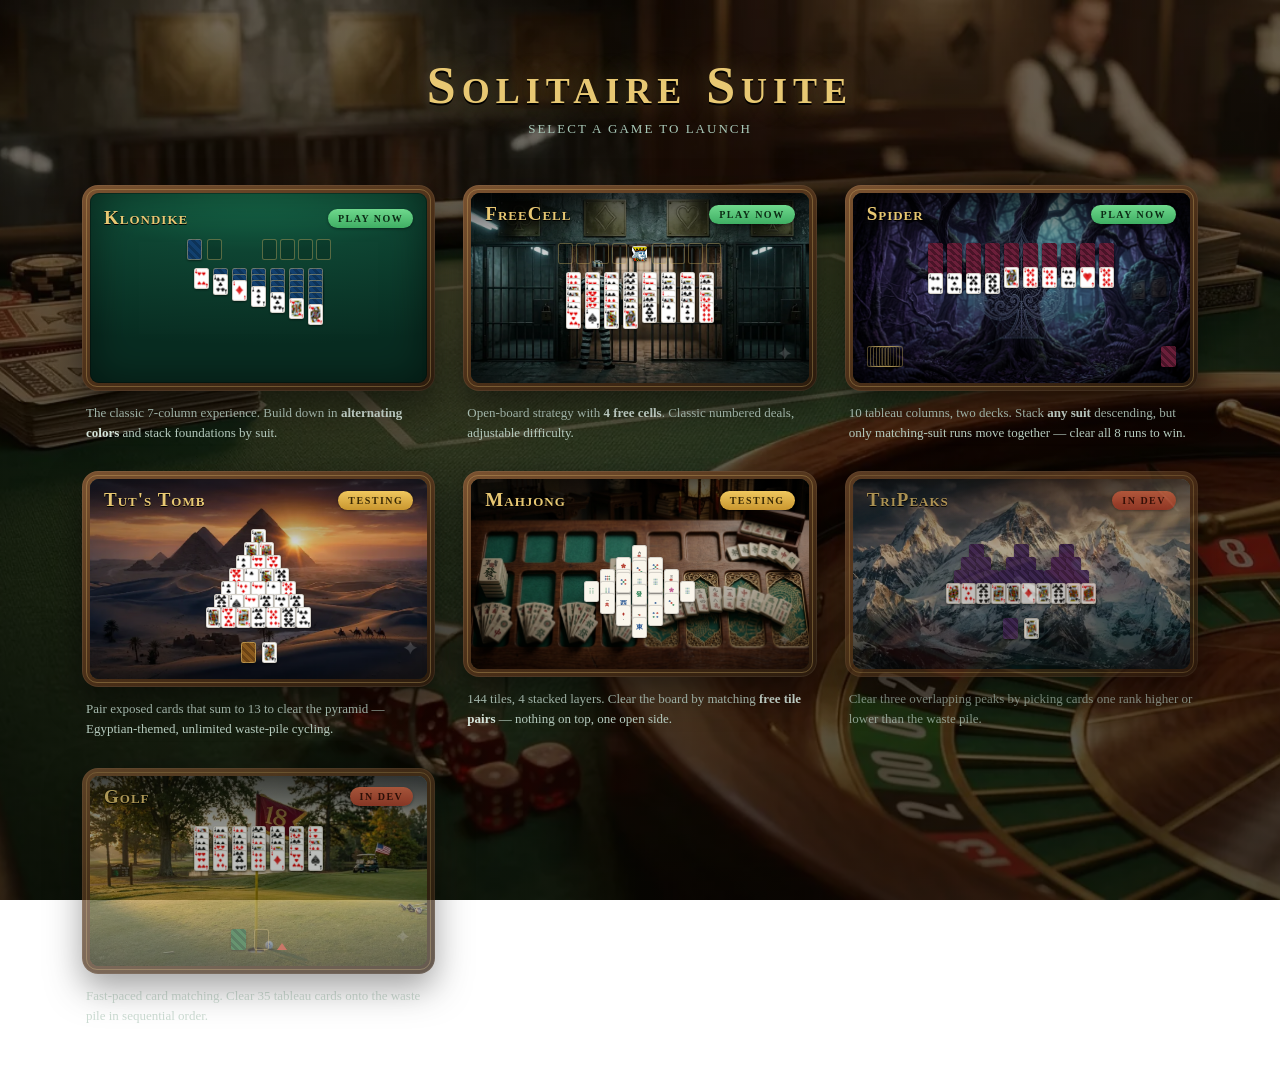
==== index.html @ 6f375db8 "Update index.html" ====
<!DOCTYPE html>
<!--
    index.html
    Written by: Johnathon Largent
    Version 5.2

   Mahjong's mini preview shape was still wrong: the 4-row taper
   (7/5/3/1 tiles per row) read as a triangular card pyramid, not an
   actual mahjong board — real mahjong layouts are diamond-shaped
   (widest in the middle, narrowing toward both the top AND bottom),
   not a triangle narrowing to one point. Replaced it with an actual
   diamond silhouette (row widths 1/3/5/7/5/3/1, vertically overlapped
   so the taller-than-wide tile art doesn't stretch the icon), plus a
   small 5-tile raised cap sitting over the center like the real
   layout's stacked middle. Still the same random-tile-art .mc.mahjong-
   face pieces from the previous pass, just arranged correctly this
   time.
-->
<!--
  Solitaire Suite hub page. Casino-table aesthetic reusing the exact
  same palette/materials as the games themselves (wood rail, felt,
  brass, ivory cards) so this genuinely feels like the front door to
  the same suite rather than a generic app-launcher grid. Each tile's
  mini "deal preview" uses small CSS shapes for layout, but face-up
  cards are filled with real (randomized on every reload) card art
  from cards/ via the script at the bottom — same assets the games
  themselves use, so nothing goes stale or needs a separate asset set.
  Card BACKS stay simple CSS stripes, one distinct color per game.
  Mahjong's mini tiles use their own .mc.mahjong-face class (a second,
  separate randomization loop at the bottom pulling from tiles/
  instead of cards/) so the two asset sets never cross.

  FreeCell + every in-dev tile also gets a real photo background from
  /images (Golf.png, TriPeaks.png, Spider.png, Pyramid.png, FreeCell.png,
  Mahjong.png) instead of hand-drawn shapes — a dark gradient scrim sits
  between the photo and the content so the title/badge/mini-board stay
  legible regardless of the photo. Klondike stays plain felt on purpose
  ("keep it as is").

  Tiles for Klondike/FreeCell/Spider link out to their real files and
  are approved/live (Play Now). Tut's Tomb and Mahjong are playable
  but still marked Testing until signed off. TriPeaks and Golf are
  marked IN DEV and stay inert (no navigation) until built.
-->
<html lang="en">
<head>
<meta charset="UTF-8">
<meta name="viewport" content="width=device-width, initial-scale=1.0">
<title>Solitaire Suite</title>
<link rel="preload" as="image" href="images/background-mobile.webp" media="(max-width: 799px)">
<link rel="preload" as="image" href="images/background.webp" media="(min-width: 800px)">
<link rel="preload" as="image" href="images/FreeCell.webp">
<link rel="preload" as="image" href="images/TriPeaks.webp">
<link rel="preload" as="image" href="images/Golf.webp">
<link rel="preload" as="image" href="images/Spider.webp">
<link rel="preload" as="image" href="images/Tut'sTomb.webp">
<link rel="preload" as="image" href="images/Mahjong.webp">
<style>
  :root{
    --felt-1:#0e4432;
    --felt-2:#082c21;
    --wood-1:#7a5230;
    --wood-2:#4a2f18;
    --wood-3:#2c1c0e;
    --brass:#c9a24b;
    --brass-light:#e8c873;
    --ivory:#faf6ec;
    --navy:#16233f;
    --burgundy:#8c1f3b;
    --panel:#0e2f24;
    --panel-line:#1c5340;
    --green-ok:#3fae63;
    --green-ok-light:#6fd98d;
    --red-dev:#b5432f;
    --red-dev-light:#e3714f;
    --gold-test:#c9962f;
    --gold-test-light:#f0c85e;
  }
  *{box-sizing:border-box;}
  html,body{
    margin:0; padding:0; min-height:100%;
    background: linear-gradient(rgba(8,5,2,.55), rgba(8,5,2,.7)), url('images/background-mobile.webp');
    background-size: cover;
    background-position: center;
    background-attachment: fixed;
    color: var(--ivory);
    font-family: Georgia, 'Iowan Old Style', 'Palatino Linotype', serif;
  }
  @media (min-width: 800px){
    html,body{
      background-image: linear-gradient(rgba(8,5,2,.55), rgba(8,5,2,.7)), url('images/background.webp');
    }
  }

  .hub-wrap{ max-width:1180px; margin:0 auto; padding: clamp(24px,5vw,56px) clamp(16px,4vw,32px) 60px; }

  .hub-header{ text-align:center; margin-bottom: clamp(28px,5vw,48px); }
  .hub-header h1{
    margin:0 0 6px; font-size: clamp(30px,6vw,52px); letter-spacing:6px;
    font-variant: small-caps; color: var(--brass-light); font-weight:700;
    text-shadow: 0 2px 0 #000, 0 0 30px rgba(232,200,115,.35);
  }
  .hub-header p{ margin:0; color:#a9c9b9; letter-spacing:2px; font-size:13px; text-transform:uppercase; }

  .game-grid{
    display:grid; gap: clamp(18px,3vw,28px);
    grid-template-columns: repeat(3, 1fr);
  }
  @media (max-width:900px){ .game-grid{ grid-template-columns: repeat(2,1fr); } }
  @media (max-width:600px){ .game-grid{ grid-template-columns: 1fr; } }

  .tile-link{ display:block; text-decoration:none; color:inherit; }
  .tile-link.disabled{ cursor:default; opacity:.72; }
  .tile-link.disabled .tile-frame{ pointer-events:none; }

  /* Wood rail + felt interior, exactly like the in-game table frame —
     the whole point is that these tiles look like tiny versions of the
     actual games, not generic app icons. */
  .tile-frame{
    border-radius: 16px;
    padding: 8px;
    background:
      linear-gradient(155deg, var(--wood-1), var(--wood-2) 55%, var(--wood-3)),
      repeating-linear-gradient(90deg, rgba(255,255,255,0.03) 0 2px, transparent 2px 7px);
    box-shadow: 0 14px 34px rgba(0,0,0,0.5), inset 0 0 0 1px rgba(255,255,255,0.06);
    position:relative;
    transition: transform .18s ease, box-shadow .18s ease;
  }
  .tile-link:hover .tile-frame{ transform: translateY(-3px); box-shadow: 0 20px 40px rgba(0,0,0,0.6), inset 0 0 0 1px rgba(255,255,255,0.08); }
  .tile-frame::before{
    content:""; position:absolute; inset:4px; border-radius:11px;
    border: 1px solid rgba(232,200,115,0.3); pointer-events:none;
  }
  .tile-felt{
    border-radius: 9px;
    background-image: radial-gradient(ellipse 140% 90% at 50% -10%, #1a7a54, var(--felt-1) 45%, var(--felt-2) 100%);
    box-shadow: inset 0 0 40px rgba(0,0,0,0.5), inset 0 0 0 1px rgba(0,0,0,0.3);
    padding: 14px 14px 16px;
    min-height: 190px;
    display:flex; flex-direction:column;
    position: relative; overflow: hidden;
  }

  /* Real photo backgrounds (in /images), one per game. Klondike stays
     plain felt on purpose ("keep it as is"). A dark gradient scrim sits
     between the photo and the content (mini-board + title) so both
     stay legible regardless of how bright/busy the photo is — see
     .tile-bg-art::after below. */
  .tile-bg-art{
    position:absolute; inset:0; z-index:0; pointer-events:none;
    background-size: cover; background-position: center;
  }
  .tile-bg-art::after{
    content:""; position:absolute; inset:0;
    background: linear-gradient(180deg, rgba(0,0,0,.55) 0%, rgba(0,0,0,.15) 35%, rgba(0,0,0,.25) 70%, rgba(0,0,0,.55) 100%);
  }
  .mini-board{ position:relative; z-index:1; }

  .art-golf{ background-image: url('images/Golf.webp'); }
  .art-tripeaks{ background-image: url('images/TriPeaks.webp'); }
  .art-spider{ background-image: url('images/Spider.webp'); }
  .art-tut{ background-image: url('images/Tut\'sTomb.webp'); }
  .art-freecell{ background-image: url('images/FreeCell.webp'); }
  .art-mahjong{ background-image: url('images/Mahjong.webp'); }

  .tile-head{ display:flex; align-items:center; justify-content:space-between; margin-bottom:10px; gap:8px; position:relative; z-index:1; }
  .tile-bg-art + .tile-head{
    margin: -14px -14px 10px; padding: 10px 14px 8px;
    background: linear-gradient(180deg, rgba(0,0,0,0.32), rgba(0,0,0,0));
  }
  .tile-head h2{
    margin:0; font-size:19px; letter-spacing:1px; font-variant:small-caps;
    color: var(--brass-light); text-shadow: 0 1px 0 #000;
  }
  .status-pill{
    font-size:10px; letter-spacing:1.5px; font-weight:700; text-transform:uppercase;
    padding:4px 10px; border-radius:20px; white-space:nowrap; flex-shrink:0;
    box-shadow: 0 1px 3px rgba(0,0,0,.4);
  }
  .status-pill.play{ background: linear-gradient(180deg, var(--green-ok-light), var(--green-ok)); color:#0b2c15; }
  .status-pill.dev{ background: linear-gradient(180deg, var(--red-dev-light), var(--red-dev)); color:#3a0f07; }
  .status-pill.testing{ background: linear-gradient(180deg, var(--gold-test-light), var(--gold-test)); color:#3a2a05; }

  .mini-board{ flex:1; display:flex; flex-direction:column; gap:8px; justify-content:center; }
  .tile-desc{
    margin: 12px 4px 0; font-size:13px; line-height:1.55; color:#b9cfc2;
  }
  .tile-desc b{ color:#d8e8de; font-weight:600; }

  /* ---- mini card building blocks, shared by every preview ---- */
  .mc{
    width:15px; height:21px; border-radius:2.5px; flex-shrink:0;
    box-shadow: 0 1px 2px rgba(0,0,0,.45);
  }
  /* Face-up minis get filled with a real (randomized each page load —
     see the script at the bottom) card image via JS; this is just the
     fallback look while that loads / if a file is missing. */
  .mc.face{ background: var(--ivory); border:1px solid rgba(0,0,0,.15); position:relative; overflow:hidden; }
  .mc.face img{ width:100%; height:100%; object-fit:cover; display:block; }
  /* Card BACKS stay simple CSS stripes (no image needed) but each game
     gets its own color, so the tiles read as distinct decks at a
     glance even before you look at the felt color. */
  .mc.back{
    background: repeating-linear-gradient(45deg, #12406f 0 3px, #0d3358 3px 6px);
    border:1px solid rgba(232,200,115,.4);
  }
  /* Mahjong's mini tiles: own class (not .mc.face) so the card-art
     loop at the bottom leaves them alone — they get their OWN
     randomization loop pulling from tiles/ instead of cards/, same
     ivory box + image containment as .mc.face otherwise. */
  .mc.mahjong-face{ background: var(--ivory); border:1px solid rgba(0,0,0,.15); position:relative; overflow:hidden; }
  .mc.mahjong-face img{ width:100%; height:100%; object-fit:contain; display:block; padding:8%; box-sizing:border-box; }
  .mc.back-freecell{ background: repeating-linear-gradient(45deg, #146b62 0 3px, #0e4a44 3px 6px); }
  .mc.back-tripeaks{ background: repeating-linear-gradient(45deg, #4a2f6b 0 3px, #351f4d 3px 6px); }
  .mc.back-golf{ background: repeating-linear-gradient(45deg, #2f6b3a 0 3px, #1f4d28 3px 6px); }
  .mc.back-spider{ background: repeating-linear-gradient(45deg, #6b1f3a 0 3px, #4a1428 3px 6px); }
  .mc.gold-back{
    background: repeating-linear-gradient(45deg, #8a5a1e 0 3px, #6b4315 3px 6px);
    border:1px solid rgba(232,200,115,.5);
  }
  .mc-slot{
    width:15px; height:21px; border-radius:2.5px;
    border:1px solid rgba(232,200,115,.35); background:rgba(0,0,0,.15);
    flex-shrink:0;
  }
  .mc-row{ display:flex; gap:4px; align-items:flex-start; }
  .mc-row.spread{ justify-content:space-between; }
  .mc-col{ display:flex; flex-direction:column; align-items:center; }
  .mc-col .mc,.mc-col .mc-slot{ margin-top:-15px; }
  .mc-col .mc:first-child,.mc-col .mc-slot:first-child{ margin-top:0; }
  .mc-cols{ display:flex; gap:4px; justify-content:center; align-items:flex-start; flex:1; }
  .mc-tiny-flag{ width:0; height:0; border-left:5px solid transparent; border-right:5px solid transparent; border-bottom:7px solid #b5432f; }
  /* FreeCell mini king's-head: same oversized-and-offset crop trick as
     the real game's #king-watcher-slot (see FreeCell.html) so this
     stays correct if the card deck is ever reskinned, rather than a
     separately-cropped image file. A fixed King of Spades, not one of
     the randomized .mc.face cards. The real game's king mirrors to
     face the cursor; a static tile has no cursor to track, so this
     just idles side to side instead as a nod to that same behavior. */
  .mini-king-slot{
    width:15px; aspect-ratio:1.0458; position:relative; overflow:hidden;
    border-radius:2px; flex-shrink:0; box-shadow: 0 1px 2px rgba(0,0,0,.45);
    animation: king-watch 6s ease-in-out infinite;
  }
  .mini-king-slot img{
    position:absolute; width:247.52%; left:-85.64%; top:-33.46%;
    display:block; pointer-events:none;
  }
  @keyframes king-watch{
    0%, 40% { transform: scaleX(1); }
    50%, 90% { transform: scaleX(-1); }
    100% { transform: scaleX(1); }
  }
  /* Precise pyramid layouts (TriPeaks, Tut's Tomb): each card's exact
     left/top is computed so every card in an upper row sits centered
     exactly between the two cards below it — real card-pyramid math,
     not eyeballed. See chat history for the exact formula. */
  .pyramid-wrap{ position:relative; width:220px; margin:0 auto; flex-shrink:0; }
  .mc-abs{ position:absolute; }
  /* .mc.face has 2 classes (specificity 0,0,2,0) vs .mc-abs's 1 class
     (0,0,1,0), so .mc.face's position:relative was winning over
     .mc-abs's position:absolute on every face-up pyramid card — no
     matter the source order — silently pulling them out of absolute
     positioning into normal flow. This 3-class rule outranks both and
     restores absolute positioning without touching any coordinates. */
  .mc.face.mc-abs{ position:absolute; }
  .mc.mahjong-face.mc-abs{ position:absolute; }
</style>
</head>
<body>

<div class="hub-wrap">
  <header class="hub-header">
    <h1>Solitaire Suite</h1>
    <p>Select a game to launch</p>
  </header>

  <div class="game-grid">

    <!-- KLONDIKE — playable -->
    <a class="tile-link" href="Klondike.html">
      <div class="tile-frame">
        <div class="tile-felt">
          <div class="tile-head"><h2>Klondike</h2><span class="status-pill play">Play Now</span></div>
          <div class="mini-board">
            <div class="mc-row" style="width:144px; margin:0 auto; justify-content:space-between; align-items:flex-end;">
              <div class="mc-row" style="gap:5px;">
                <div class="mc back"></div>
                <div class="mc-slot"></div>
              </div>
              <div class="mc-row" style="gap:3px;">
                <div class="mc-slot"></div><div class="mc-slot"></div><div class="mc-slot"></div><div class="mc-slot"></div>
              </div>
            </div>
            <div class="mc-cols">
              <div class="mc-col"><div class="mc face"></div></div>
              <div class="mc-col"><div class="mc back"></div><div class="mc face"></div></div>
              <div class="mc-col"><div class="mc back"></div><div class="mc back"></div><div class="mc face"></div></div>
              <div class="mc-col"><div class="mc back"></div><div class="mc back"></div><div class="mc back"></div><div class="mc face"></div></div>
              <div class="mc-col"><div class="mc back"></div><div class="mc back"></div><div class="mc back"></div><div class="mc back"></div><div class="mc face"></div></div>
              <div class="mc-col"><div class="mc back"></div><div class="mc back"></div><div class="mc back"></div><div class="mc back"></div><div class="mc back"></div><div class="mc face"></div></div>
              <div class="mc-col"><div class="mc back"></div><div class="mc back"></div><div class="mc back"></div><div class="mc back"></div><div class="mc back"></div><div class="mc back"></div><div class="mc face"></div></div>
            </div>
          </div>
        </div>
      </div>
      <p class="tile-desc">The classic 7-column experience. Build down in <b>alternating colors</b> and stack foundations by suit.</p>
    </a>

    <!-- FREECELL — playable -->
    <a class="tile-link" href="FreeCell.html">
      <div class="tile-frame">
        <div class="tile-felt">
          <div class="tile-bg-art art-freecell"></div>
          <div class="tile-head"><h2>FreeCell</h2><span class="status-pill play">Play Now</span></div>
          <div class="mini-board">
            <div class="mc-row" style="justify-content:center; align-items:center; gap:5px;">
              <div class="mc-row" style="gap:3px;">
                <div class="mc-slot"></div><div class="mc-slot"></div><div class="mc-slot"></div><div class="mc-slot"></div>
              </div>
              <div class="mini-king-slot"><img src="cards/king_of_spades.webp" alt="" draggable="false"></div>
              <div class="mc-row" style="gap:3px;">
                <div class="mc-slot"></div><div class="mc-slot"></div><div class="mc-slot"></div><div class="mc-slot"></div>
              </div>
            </div>
            <div class="mc-cols">
              <div class="mc-col"><div class="mc face"></div><div class="mc face"></div><div class="mc face"></div><div class="mc face"></div><div class="mc face"></div><div class="mc face"></div><div class="mc face"></div></div>
              <div class="mc-col"><div class="mc face"></div><div class="mc face"></div><div class="mc face"></div><div class="mc face"></div><div class="mc face"></div><div class="mc face"></div><div class="mc face"></div></div>
              <div class="mc-col"><div class="mc face"></div><div class="mc face"></div><div class="mc face"></div><div class="mc face"></div><div class="mc face"></div><div class="mc face"></div><div class="mc face"></div></div>
              <div class="mc-col"><div class="mc face"></div><div class="mc face"></div><div class="mc face"></div><div class="mc face"></div><div class="mc face"></div><div class="mc face"></div><div class="mc face"></div></div>
              <div class="mc-col"><div class="mc face"></div><div class="mc face"></div><div class="mc face"></div><div class="mc face"></div><div class="mc face"></div><div class="mc face"></div></div>
              <div class="mc-col"><div class="mc face"></div><div class="mc face"></div><div class="mc face"></div><div class="mc face"></div><div class="mc face"></div><div class="mc face"></div></div>
              <div class="mc-col"><div class="mc face"></div><div class="mc face"></div><div class="mc face"></div><div class="mc face"></div><div class="mc face"></div><div class="mc face"></div></div>
              <div class="mc-col"><div class="mc face"></div><div class="mc face"></div><div class="mc face"></div><div class="mc face"></div><div class="mc face"></div><div class="mc face"></div></div>
            </div>
          </div>
        </div>
      </div>
      <p class="tile-desc">Open-board strategy with <b>4 free cells</b>. Classic numbered deals, adjustable difficulty.</p>
    </a>

    <!-- SPIDER — playable -->
    <a class="tile-link" href="Spider.html">
      <div class="tile-frame">
        <div class="tile-felt">
          <div class="tile-bg-art art-spider"></div>
          <div class="tile-head"><h2>Spider</h2><span class="status-pill play">Play Now</span></div>
          <div class="mini-board">
            <div class="mc-cols">
              <div class="mc-col"><div class="mc back-spider"></div><div class="mc back-spider"></div><div class="mc back-spider"></div><div class="mc back-spider"></div><div class="mc back-spider"></div><div class="mc face"></div></div>
              <div class="mc-col"><div class="mc back-spider"></div><div class="mc back-spider"></div><div class="mc back-spider"></div><div class="mc back-spider"></div><div class="mc back-spider"></div><div class="mc face"></div></div>
              <div class="mc-col"><div class="mc back-spider"></div><div class="mc back-spider"></div><div class="mc back-spider"></div><div class="mc back-spider"></div><div class="mc back-spider"></div><div class="mc face"></div></div>
              <div class="mc-col"><div class="mc back-spider"></div><div class="mc back-spider"></div><div class="mc back-spider"></div><div class="mc back-spider"></div><div class="mc back-spider"></div><div class="mc face"></div></div>
              <div class="mc-col"><div class="mc back-spider"></div><div class="mc back-spider"></div><div class="mc back-spider"></div><div class="mc back-spider"></div><div class="mc face"></div></div>
              <div class="mc-col"><div class="mc back-spider"></div><div class="mc back-spider"></div><div class="mc back-spider"></div><div class="mc back-spider"></div><div class="mc face"></div></div>
              <div class="mc-col"><div class="mc back-spider"></div><div class="mc back-spider"></div><div class="mc back-spider"></div><div class="mc back-spider"></div><div class="mc face"></div></div>
              <div class="mc-col"><div class="mc back-spider"></div><div class="mc back-spider"></div><div class="mc back-spider"></div><div class="mc back-spider"></div><div class="mc face"></div></div>
              <div class="mc-col"><div class="mc back-spider"></div><div class="mc back-spider"></div><div class="mc back-spider"></div><div class="mc back-spider"></div><div class="mc face"></div></div>
              <div class="mc-col"><div class="mc back-spider"></div><div class="mc back-spider"></div><div class="mc back-spider"></div><div class="mc back-spider"></div><div class="mc face"></div></div>
            </div>
            <!-- Bottom row, matching the real game's layout: fanned
                 (empty) foundation slots bottom-left, draw pile
                 bottom-right — same overlap idea as Spider.html's own
                 .foundations-fan, just hand-positioned at mini scale
                 instead of computed from --card-w. -->
            <div class="mc-row" style="justify-content:space-between; align-items:flex-end; margin-top:2px;">
              <div style="position:relative; width:36px; height:21px;">
                <div class="mc-slot" style="position:absolute; left:0px;"></div>
                <div class="mc-slot" style="position:absolute; left:3px;"></div>
                <div class="mc-slot" style="position:absolute; left:6px;"></div>
                <div class="mc-slot" style="position:absolute; left:9px;"></div>
                <div class="mc-slot" style="position:absolute; left:12px;"></div>
                <div class="mc-slot" style="position:absolute; left:15px;"></div>
                <div class="mc-slot" style="position:absolute; left:18px;"></div>
                <div class="mc-slot" style="position:absolute; left:21px;"></div>
              </div>
              <div class="mc back-spider"></div>
            </div>
          </div>
        </div>
      </div>
      <p class="tile-desc">10 tableau columns, two decks. Stack <b>any suit</b> descending, but only matching-suit runs move together — clear all 8 runs to win.</p>
    </a>

    <!-- TUT'S TOMB (Pyramid) — playable -->
    <a class="tile-link" href="Tut'sTomb.html">
      <div class="tile-frame">
        <div class="tile-felt">
          <div class="tile-bg-art art-tut"></div>
          <div class="tile-head"><h2>Tut's Tomb</h2><span class="status-pill testing">Testing</span></div>
          <div class="mini-board">
            <div class="pyramid-wrap" style="height:99px;">
              <div class="mc face mc-abs" style="left:102.5px; top:0px;"></div>
              <div class="mc face mc-abs" style="left:95px; top:13px;"></div>
              <div class="mc face mc-abs" style="left:110px; top:13px;"></div>
              <div class="mc face mc-abs" style="left:87.5px; top:26px;"></div>
              <div class="mc face mc-abs" style="left:102.5px; top:26px;"></div>
              <div class="mc face mc-abs" style="left:117.5px; top:26px;"></div>
              <div class="mc face mc-abs" style="left:80px; top:39px;"></div>
              <div class="mc face mc-abs" style="left:95px; top:39px;"></div>
              <div class="mc face mc-abs" style="left:110px; top:39px;"></div>
              <div class="mc face mc-abs" style="left:125px; top:39px;"></div>
              <div class="mc face mc-abs" style="left:72.5px; top:52px;"></div>
              <div class="mc face mc-abs" style="left:87.5px; top:52px;"></div>
              <div class="mc face mc-abs" style="left:102.5px; top:52px;"></div>
              <div class="mc face mc-abs" style="left:117.5px; top:52px;"></div>
              <div class="mc face mc-abs" style="left:132.5px; top:52px;"></div>
              <div class="mc face mc-abs" style="left:65px; top:65px;"></div>
              <div class="mc face mc-abs" style="left:80px; top:65px;"></div>
              <div class="mc face mc-abs" style="left:95px; top:65px;"></div>
              <div class="mc face mc-abs" style="left:110px; top:65px;"></div>
              <div class="mc face mc-abs" style="left:125px; top:65px;"></div>
              <div class="mc face mc-abs" style="left:140px; top:65px;"></div>
              <div class="mc face mc-abs" style="left:57.5px; top:78px;"></div>
              <div class="mc face mc-abs" style="left:72.5px; top:78px;"></div>
              <div class="mc face mc-abs" style="left:87.5px; top:78px;"></div>
              <div class="mc face mc-abs" style="left:102.5px; top:78px;"></div>
              <div class="mc face mc-abs" style="left:117.5px; top:78px;"></div>
              <div class="mc face mc-abs" style="left:132.5px; top:78px;"></div>
              <div class="mc face mc-abs" style="left:147.5px; top:78px;"></div>
            </div>
            <div class="mc-row" style="justify-content:center; gap:6px; margin-top:6px;">
              <div class="mc gold-back"></div><div class="mc face"></div>
            </div>
          </div>
        </div>
      </div>
      <p class="tile-desc">Pair exposed cards that sum to 13 to clear the pyramid — Egyptian-themed, unlimited waste-pile cycling.</p>
    </a>

    <!-- MAHJONG — playable -->
    <a class="tile-link" href="Mahjong.html">
      <div class="tile-frame">
        <div class="tile-felt">
          <div class="tile-bg-art art-mahjong"></div>
          <div class="tile-head"><h2>Mahjong</h2><span class="status-pill testing">Testing</span></div>
          <div class="mini-board">
            <div class="pyramid-wrap" style="width:112px; height:93px;">
              <div class="mc mahjong-face mc-abs" style="left:48px; top:0px;"></div>
              <div class="mc mahjong-face mc-abs" style="left:32px; top:12px;"></div>
              <div class="mc mahjong-face mc-abs" style="left:48px; top:12px;"></div>
              <div class="mc mahjong-face mc-abs" style="left:64px; top:12px;"></div>
              <div class="mc mahjong-face mc-abs" style="left:16px; top:24px;"></div>
              <div class="mc mahjong-face mc-abs" style="left:32px; top:24px;"></div>
              <div class="mc mahjong-face mc-abs" style="left:48px; top:24px;"></div>
              <div class="mc mahjong-face mc-abs" style="left:64px; top:24px;"></div>
              <div class="mc mahjong-face mc-abs" style="left:80px; top:24px;"></div>
              <div class="mc mahjong-face mc-abs" style="left:0px; top:36px;"></div>
              <div class="mc mahjong-face mc-abs" style="left:16px; top:36px;"></div>
              <div class="mc mahjong-face mc-abs" style="left:32px; top:36px;"></div>
              <div class="mc mahjong-face mc-abs" style="left:48px; top:36px;"></div>
              <div class="mc mahjong-face mc-abs" style="left:64px; top:36px;"></div>
              <div class="mc mahjong-face mc-abs" style="left:80px; top:36px;"></div>
              <div class="mc mahjong-face mc-abs" style="left:96px; top:36px;"></div>
              <div class="mc mahjong-face mc-abs" style="left:16px; top:48px;"></div>
              <div class="mc mahjong-face mc-abs" style="left:32px; top:48px;"></div>
              <div class="mc mahjong-face mc-abs" style="left:48px; top:48px;"></div>
              <div class="mc mahjong-face mc-abs" style="left:64px; top:48px;"></div>
              <div class="mc mahjong-face mc-abs" style="left:80px; top:48px;"></div>
              <div class="mc mahjong-face mc-abs" style="left:32px; top:60px;"></div>
              <div class="mc mahjong-face mc-abs" style="left:48px; top:60px;"></div>
              <div class="mc mahjong-face mc-abs" style="left:64px; top:60px;"></div>
              <div class="mc mahjong-face mc-abs" style="left:48px; top:72px;"></div>
              <div class="mc mahjong-face mc-abs" style="left:48px; top:15px; z-index:5;"></div>
              <div class="mc mahjong-face mc-abs" style="left:32px; top:27px; z-index:5;"></div>
              <div class="mc mahjong-face mc-abs" style="left:48px; top:27px; z-index:5;"></div>
              <div class="mc mahjong-face mc-abs" style="left:64px; top:27px; z-index:5;"></div>
              <div class="mc mahjong-face mc-abs" style="left:48px; top:39px; z-index:5;"></div>
            </div>
          </div>
        </div>
      </div>
      <p class="tile-desc">144 tiles, 4 stacked layers. Clear the board by matching <b>free tile pairs</b> — nothing on top, one open side.</p>
    </a>

    <!-- TRIPEAKS — in dev -->
    <div class="tile-link disabled">
      <div class="tile-frame">
        <div class="tile-felt">
          <div class="tile-bg-art art-tripeaks"></div>
          <div class="tile-head"><h2>TriPeaks</h2><span class="status-pill dev">In Dev</span></div>
          <div class="mini-board">
            <div class="pyramid-wrap" style="height:60px;">
              <!-- peak 1 (left) -->
              <div class="mc back-tripeaks mc-abs" style="left:57.5px; top:0px; z-index:1;"></div>
              <div class="mc back-tripeaks mc-abs" style="left:50px; top:13px; z-index:2;"></div>
              <div class="mc back-tripeaks mc-abs" style="left:65px; top:13px; z-index:2;"></div>
              <div class="mc back-tripeaks mc-abs" style="left:42.5px; top:26px; z-index:3;"></div>
              <div class="mc back-tripeaks mc-abs" style="left:57.5px; top:26px; z-index:3;"></div>
              <div class="mc back-tripeaks mc-abs" style="left:72.5px; top:26px; z-index:3;"></div>
              <div class="mc face mc-abs" style="left:35px; top:39px; z-index:4;"></div>
              <div class="mc face mc-abs" style="left:50px; top:39px; z-index:4;"></div>
              <div class="mc face mc-abs" style="left:65px; top:39px; z-index:4;"></div>
              <div class="mc face mc-abs" style="left:80px; top:39px; z-index:4;"></div>
              <!-- peak 2 (center) — its base row shares one seam card with each neighbor -->
              <div class="mc back-tripeaks mc-abs" style="left:102.5px; top:0px; z-index:1;"></div>
              <div class="mc back-tripeaks mc-abs" style="left:95px; top:13px; z-index:2;"></div>
              <div class="mc back-tripeaks mc-abs" style="left:110px; top:13px; z-index:2;"></div>
              <div class="mc back-tripeaks mc-abs" style="left:87.5px; top:26px; z-index:3;"></div>
              <div class="mc back-tripeaks mc-abs" style="left:102.5px; top:26px; z-index:3;"></div>
              <div class="mc back-tripeaks mc-abs" style="left:117.5px; top:26px; z-index:3;"></div>
              <div class="mc face mc-abs" style="left:95px; top:39px; z-index:4;"></div>
              <div class="mc face mc-abs" style="left:110px; top:39px; z-index:4;"></div>
              <div class="mc face mc-abs" style="left:125px; top:39px; z-index:4;"></div>
              <!-- peak 3 (right) -->
              <div class="mc back-tripeaks mc-abs" style="left:147.5px; top:0px; z-index:1;"></div>
              <div class="mc back-tripeaks mc-abs" style="left:140px; top:13px; z-index:2;"></div>
              <div class="mc back-tripeaks mc-abs" style="left:155px; top:13px; z-index:2;"></div>
              <div class="mc back-tripeaks mc-abs" style="left:132.5px; top:26px; z-index:3;"></div>
              <div class="mc back-tripeaks mc-abs" style="left:147.5px; top:26px; z-index:3;"></div>
              <div class="mc back-tripeaks mc-abs" style="left:162.5px; top:26px; z-index:3;"></div>
              <div class="mc face mc-abs" style="left:140px; top:39px; z-index:4;"></div>
              <div class="mc face mc-abs" style="left:155px; top:39px; z-index:4;"></div>
              <div class="mc face mc-abs" style="left:170px; top:39px; z-index:4;"></div>
            </div>
            <div class="mc-row" style="justify-content:center; gap:6px; margin-top:6px;">
              <div class="mc back-tripeaks"></div><div class="mc face"></div>
            </div>
          </div>
        </div>
      </div>
      <p class="tile-desc">Clear three overlapping peaks by picking cards one rank higher or lower than the waste pile.</p>
    </div>

    <!-- GOLF — in dev -->
    <div class="tile-link disabled">
      <div class="tile-frame">
        <div class="tile-felt">
          <div class="tile-bg-art art-golf"></div>
          <div class="tile-head"><h2>Golf</h2><span class="status-pill dev">In Dev</span></div>
          <div class="mini-board">
            <div class="mc-cols">
              <div class="mc-col"><div class="mc face"></div><div class="mc face"></div><div class="mc face"></div><div class="mc face"></div><div class="mc face"></div></div>
              <div class="mc-col"><div class="mc face"></div><div class="mc face"></div><div class="mc face"></div><div class="mc face"></div><div class="mc face"></div></div>
              <div class="mc-col"><div class="mc face"></div><div class="mc face"></div><div class="mc face"></div><div class="mc face"></div><div class="mc face"></div></div>
              <div class="mc-col"><div class="mc face"></div><div class="mc face"></div><div class="mc face"></div><div class="mc face"></div><div class="mc face"></div></div>
              <div class="mc-col"><div class="mc face"></div><div class="mc face"></div><div class="mc face"></div><div class="mc face"></div><div class="mc face"></div></div>
              <div class="mc-col"><div class="mc face"></div><div class="mc face"></div><div class="mc face"></div><div class="mc face"></div><div class="mc face"></div></div>
              <div class="mc-col"><div class="mc face"></div><div class="mc face"></div><div class="mc face"></div><div class="mc face"></div><div class="mc face"></div></div>
            </div>
            <div class="mc-row" style="justify-content:center; align-items:flex-end; gap:8px; margin-top:6px;">
              <div class="mc back-golf"></div><div class="mc-slot"></div>
              <div class="mc-tiny-flag"></div>
            </div>
          </div>
        </div>
      </div>
      <p class="tile-desc">Fast-paced card matching. Clear 35 tableau cards onto the waste pile in sequential order.</p>
    </div>

    
  </div>
</div>

<script>
// Fills every face-up mini card in every deal preview with a real card
// image, randomized fresh on each page load — uses the exact same
// cards/ folder and filename convention as the games themselves, so
// there's no separate asset set to keep in sync. Falls back to the
// plain ivory box (already the default look of .mc.face) if a file is
// missing, so a bad path just looks slightly plain rather than broken.
(function(){
  const RANKS = ['ace','2','3','4','5','6','7','8','9','10','jack','queen','king'];
  const SUITS = ['spades','hearts','diamonds','clubs'];
  function randomCardFile(){
    const r = RANKS[Math.floor(Math.random()*RANKS.length)];
    const s = SUITS[Math.floor(Math.random()*SUITS.length)];
    return 'cards/'+r+'_of_'+s+'.webp';
  }
  document.querySelectorAll('.mc.face').forEach(el=>{
    const img = document.createElement('img');
    img.src = randomCardFile();
    img.alt = '';
    img.draggable = false;
    img.addEventListener('error', ()=> img.remove(), { once:true });
    el.appendChild(img);
  });
})();

// Same idea, second pass, for Mahjong's mini tiles: fills every
// .mc.mahjong-face with a real tile-face image randomized fresh on
// each reload, pulling from tiles/ (the same 42 SVGs Mahjong.html
// itself uses — 9 Dots, 9 Bamboo, 9 Characters, 4 Winds, 3 Dragons,
// 4 Flowers, 4 Seasons) instead of cards/. Kept as its own loop/class
// rather than folding into .mc.face so the two asset sets never cross.
(function(){
  const MAHJONG_KINDS = [
    'dot_1','dot_2','dot_3','dot_4','dot_5','dot_6','dot_7','dot_8','dot_9',
    'bam_1','bam_2','bam_3','bam_4','bam_5','bam_6','bam_7','bam_8','bam_9',
    'char_1','char_2','char_3','char_4','char_5','char_6','char_7','char_8','char_9',
    'wind_E','wind_S','wind_W','wind_N',
    'dragon_red','dragon_green','dragon_white',
    'flower_1','flower_2','flower_3','flower_4',
    'season_1','season_2','season_3','season_4'
  ];
  function randomTileFile(){
    const k = MAHJONG_KINDS[Math.floor(Math.random()*MAHJONG_KINDS.length)];
    return 'tiles/'+k+'.svg';
  }
  document.querySelectorAll('.mc.mahjong-face').forEach(el=>{
    const img = document.createElement('img');
    img.src = randomTileFile();
    img.alt = '';
    img.draggable = false;
    img.addEventListener('error', ()=> img.remove(), { once:true });
    el.appendChild(img);
  });
})();
</script>
</body>
</html>
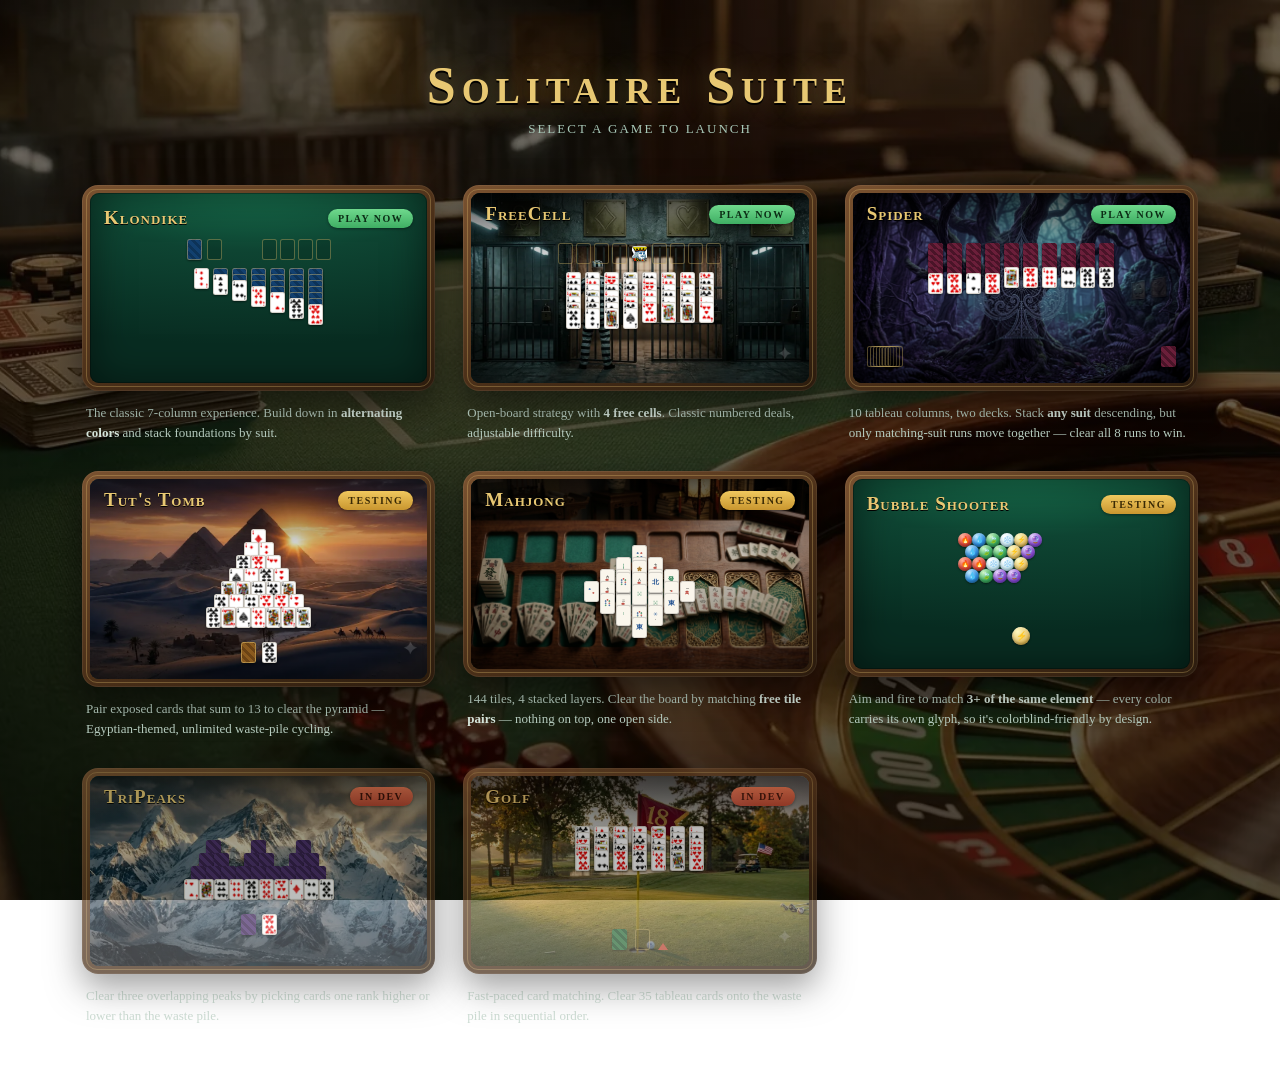
==== commit f1f0e80a: "Add Bubble Shooter game and update version to 6.0 Updated version to 6.0 and added Bubble Shooter ga" ====
--- a/index.html
+++ b/index.html
@@ -2,19 +2,17 @@
 <!--
     index.html
     Written by: Johnathon Largent
-    Version 5.2
-
-   Mahjong's mini preview shape was still wrong: the 4-row taper
-   (7/5/3/1 tiles per row) read as a triangular card pyramid, not an
-   actual mahjong board — real mahjong layouts are diamond-shaped
-   (widest in the middle, narrowing toward both the top AND bottom),
-   not a triangle narrowing to one point. Replaced it with an actual
-   diamond silhouette (row widths 1/3/5/7/5/3/1, vertically overlapped
-   so the taller-than-wide tile art doesn't stretch the icon), plus a
-   small 5-tile raised cap sitting over the center like the real
-   layout's stacked middle. Still the same random-tile-art .mc.mahjong-
-   face pieces from the previous pass, just arranged correctly this
-   time.
+    Version 6.0
+
+   New tile: Bubble Shooter, linking to BubbleShooter.html. Its mini
+   preview is a small hex-offset grid of round .mc-bubble dots (its
+   own class, not .mc — bubbles are round, not card-shaped) colored
+   and glyphed to match the real game's 6-element palette, plus a
+   single larger "shooter" bubble underneath, the same way Klondike's
+   stock/foundation row hints at that game's real layout. No photo
+   background yet (stays plain felt, like Klondike, until dedicated
+   art exists), so no new preload link was needed. Game count is now
+   6, so this file's own major version follows suit.
 -->
 <!--
   Solitaire Suite hub page. Casino-table aesthetic reusing the exact
@@ -28,19 +26,22 @@
   Card BACKS stay simple CSS stripes, one distinct color per game.
   Mahjong's mini tiles use their own .mc.mahjong-face class (a second,
   separate randomization loop at the bottom pulling from tiles/
-  instead of cards/) so the two asset sets never cross.
+  instead of cards/) so the two asset sets never cross. Bubble
+  Shooter's mini tiles use their own .mc-bubble class for the same
+  reason — round, glyphed, colored per-element, nothing to randomize.
 
   FreeCell + every in-dev tile also gets a real photo background from
   /images (Golf.png, TriPeaks.png, Spider.png, Pyramid.png, FreeCell.png,
   Mahjong.png) instead of hand-drawn shapes — a dark gradient scrim sits
   between the photo and the content so the title/badge/mini-board stay
-  legible regardless of the photo. Klondike stays plain felt on purpose
-  ("keep it as is").
+  legible regardless of the photo. Klondike and Bubble Shooter stay
+  plain felt on purpose (Klondike: "keep it as is"; Bubble Shooter: no
+  dedicated photo asset yet).
 
   Tiles for Klondike/FreeCell/Spider link out to their real files and
-  are approved/live (Play Now). Tut's Tomb and Mahjong are playable
-  but still marked Testing until signed off. TriPeaks and Golf are
-  marked IN DEV and stay inert (no navigation) until built.
+  are approved/live (Play Now). Tut's Tomb, Mahjong, and Bubble Shooter
+  are playable but still marked Testing until signed off. TriPeaks and
+  Golf are marked IN DEV and stay inert (no navigation) until built.
 -->
 <html lang="en">
 <head>
@@ -265,6 +266,25 @@
      restores absolute positioning without touching any coordinates. */
   .mc.face.mc-abs{ position:absolute; }
   .mc.mahjong-face.mc-abs{ position:absolute; }
+
+  /* Bubble Shooter's mini tiles: round, not card-shaped, so their own
+     class rather than reusing .mc — same 6-element color+glyph pairing
+     as the real game (BubbleShooter.html's COLORS array), just static
+     since there's nothing to randomize per reload the way card art is. */
+  .mc-bubble{
+    width:14px; height:14px; border-radius:50%; flex-shrink:0;
+    display:flex; align-items:center; justify-content:center;
+    font-size:7px; line-height:1;
+    box-shadow: 0 1px 2px rgba(0,0,0,.45), inset 0 -2px 3px rgba(0,0,0,.25), inset 0 1px 2px rgba(255,255,255,.3);
+  }
+  .mc-bubble.mc-abs{ position:absolute; }
+  .mc-bubble.mc-bubble-lg{ width:18px; height:18px; font-size:9px; }
+  .mc-bubble[data-color="fire"] { background: radial-gradient(circle at 32% 26%, #ffb199, #e0483a 55%, #a12a1c 100%); }
+  .mc-bubble[data-color="water"]{ background: radial-gradient(circle at 32% 26%, #bfe9ff, #2f8fe0 55%, #145a96 100%); }
+  .mc-bubble[data-color="leaf"] { background: radial-gradient(circle at 32% 26%, #cdf7c4, #3fae63 55%, #1f7a34 100%); }
+  .mc-bubble[data-color="ice"]  { background: radial-gradient(circle at 32% 26%, #ffffff, #cfeef8 55%, #93c9db 100%); }
+  .mc-bubble[data-color="bolt"] { background: radial-gradient(circle at 32% 26%, #fffac0, #e8c873 55%, #b3860f 100%); }
+  .mc-bubble[data-color="void"] { background: radial-gradient(circle at 32% 26%, #e9d6ff, #8a4fd1 55%, #5b21b6 100%); }
 </style>
 </head>
 <body>
@@ -471,6 +491,46 @@
         </div>
       </div>
       <p class="tile-desc">144 tiles, 4 stacked layers. Clear the board by matching <b>free tile pairs</b> — nothing on top, one open side.</p>
+    </a>
+
+    <!-- BUBBLE SHOOTER — playable -->
+    <a class="tile-link" href="BubbleShooter.html">
+      <div class="tile-frame">
+        <div class="tile-felt">
+          <div class="tile-head"><h2>Bubble Shooter</h2><span class="status-pill testing">Testing</span></div>
+          <div class="mini-board">
+            <div class="pyramid-wrap" style="width:126px; height:78px;">
+              <div class="mc-bubble mc-abs" data-color="fire"  style="left:0px;  top:0px;">&#128293;</div>
+              <div class="mc-bubble mc-abs" data-color="water" style="left:14px; top:0px;">&#128167;</div>
+              <div class="mc-bubble mc-abs" data-color="leaf"  style="left:28px; top:0px;">&#127811;</div>
+              <div class="mc-bubble mc-abs" data-color="ice"   style="left:42px; top:0px;">&#10052;&#65039;</div>
+              <div class="mc-bubble mc-abs" data-color="bolt"  style="left:56px; top:0px;">&#9889;</div>
+              <div class="mc-bubble mc-abs" data-color="void"  style="left:70px; top:0px;">&#128302;</div>
+
+              <div class="mc-bubble mc-abs" data-color="water" style="left:7px;  top:12px;">&#128167;</div>
+              <div class="mc-bubble mc-abs" data-color="leaf"  style="left:21px; top:12px;">&#127811;</div>
+              <div class="mc-bubble mc-abs" data-color="leaf"  style="left:35px; top:12px;">&#127811;</div>
+              <div class="mc-bubble mc-abs" data-color="bolt"  style="left:49px; top:12px;">&#9889;</div>
+              <div class="mc-bubble mc-abs" data-color="void"  style="left:63px; top:12px;">&#128302;</div>
+
+              <div class="mc-bubble mc-abs" data-color="fire"  style="left:0px;  top:24px;">&#128293;</div>
+              <div class="mc-bubble mc-abs" data-color="fire"  style="left:14px; top:24px;">&#128293;</div>
+              <div class="mc-bubble mc-abs" data-color="ice"   style="left:28px; top:24px;">&#10052;&#65039;</div>
+              <div class="mc-bubble mc-abs" data-color="ice"   style="left:42px; top:24px;">&#10052;&#65039;</div>
+              <div class="mc-bubble mc-abs" data-color="bolt"  style="left:56px; top:24px;">&#9889;</div>
+
+              <div class="mc-bubble mc-abs" data-color="water" style="left:7px;  top:36px;">&#128167;</div>
+              <div class="mc-bubble mc-abs" data-color="leaf"  style="left:21px; top:36px;">&#127811;</div>
+              <div class="mc-bubble mc-abs" data-color="void"  style="left:35px; top:36px;">&#128302;</div>
+              <div class="mc-bubble mc-abs" data-color="void"  style="left:49px; top:36px;">&#128302;</div>
+            </div>
+            <div class="mc-row" style="justify-content:center; gap:8px; margin-top:8px;">
+              <div class="mc-bubble mc-bubble-lg" data-color="bolt">&#9889;</div>
+            </div>
+          </div>
+        </div>
+      </div>
+      <p class="tile-desc">Aim and fire to match <b>3+ of the same element</b> — every color carries its own glyph, so it's colorblind-friendly by design.</p>
     </a>
 
     <!-- TRIPEAKS — in dev -->
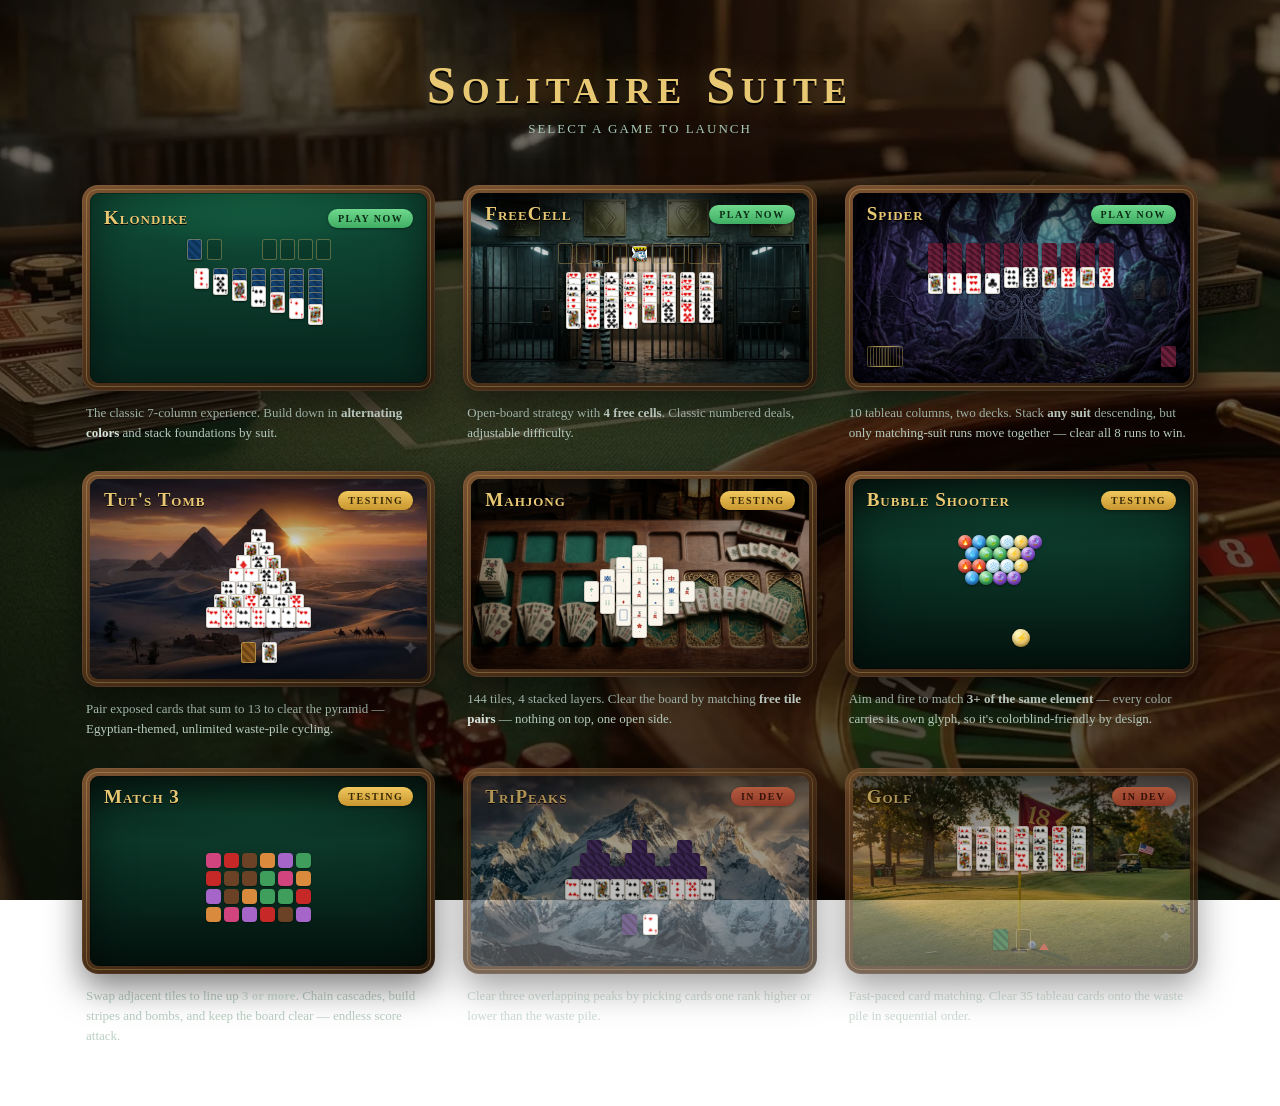
==== commit f54ba497: "Add Match 3 tile and update background support Added a new tile for Match 3 and pre-wired background" ====
--- a/index.html
+++ b/index.html
@@ -2,17 +2,22 @@
 <!--
     index.html
     Written by: Johnathon Largent
-    Version 6.0
-
-   New tile: Bubble Shooter, linking to BubbleShooter.html. Its mini
-   preview is a small hex-offset grid of round .mc-bubble dots (its
-   own class, not .mc — bubbles are round, not card-shaped) colored
-   and glyphed to match the real game's 6-element palette, plus a
-   single larger "shooter" bubble underneath, the same way Klondike's
-   stock/foundation row hints at that game's real layout. No photo
-   background yet (stays plain felt, like Klondike, until dedicated
-   art exists), so no new preload link was needed. Game count is now
-   6, so this file's own major version follows suit.
+    Version 6.1
+
+   Added a tile for Match 3 (Match3.html), inserted after Bubble
+   Shooter and marked Testing like the other newly-built-but-not-yet-
+   signed-off games — its mini preview is a small grid of plain
+   colored squares (.mc-m3-*), matching its own tile-grid look rather
+   than reusing card or bubble minis.
+
+   Also pre-wired background-photo support for BOTH Match 3 and Bubble
+   Shooter, same convention as every other non-Klondike game: a
+   preload link + .tile-bg-art art-<game> div + .art-<game>{
+   background-image: url('images/<GameName>.webp'); } rule, pointing
+   at images/Match3.webp and images/BubbleShooter.webp respectively.
+   Neither file exists yet — same as TriPeaks/Golf before their art
+   landed, this is harmless until it does, and the tile just needs the
+   image dropped in at that path once it's ready, no other change.
 -->
 <!--
   Solitaire Suite hub page. Casino-table aesthetic reusing the exact
@@ -29,19 +34,23 @@
   instead of cards/) so the two asset sets never cross. Bubble
   Shooter's mini tiles use their own .mc-bubble class for the same
   reason — round, glyphed, colored per-element, nothing to randomize.
-
-  FreeCell + every in-dev tile also gets a real photo background from
-  /images (Golf.png, TriPeaks.png, Spider.png, Pyramid.png, FreeCell.png,
-  Mahjong.png) instead of hand-drawn shapes — a dark gradient scrim sits
-  between the photo and the content so the title/badge/mini-board stay
-  legible regardless of the photo. Klondike and Bubble Shooter stay
-  plain felt on purpose (Klondike: "keep it as is"; Bubble Shooter: no
-  dedicated photo asset yet).
+  Match 3's mini preview uses its own .mc-m3-* class — plain colored
+  squares, nothing to randomize either.
+
+  Every tile except Klondike gets a real photo background from /images
+  (GameName.webp) — a dark gradient scrim sits between the photo and
+  the content so the title/badge/mini-board stay legible regardless of
+  the photo. Klondike stays plain felt on purpose ("keep it as is").
+  Match 3 and Bubble Shooter are wired the same way as every other
+  game but have no photo asset yet, so they render as plain felt until
+  one is dropped in at the matching images/ path — see this file's own
+  changelog above.
 
   Tiles for Klondike/FreeCell/Spider link out to their real files and
-  are approved/live (Play Now). Tut's Tomb, Mahjong, and Bubble Shooter
-  are playable but still marked Testing until signed off. TriPeaks and
-  Golf are marked IN DEV and stay inert (no navigation) until built.
+  are approved/live (Play Now). Tut's Tomb, Mahjong, Bubble Shooter,
+  and Match 3 are playable but still marked Testing until signed off.
+  TriPeaks and Golf are marked IN DEV and stay inert (no navigation)
+  until built.
 -->
 <html lang="en">
 <head>
@@ -56,6 +65,8 @@
 <link rel="preload" as="image" href="images/Spider.webp">
 <link rel="preload" as="image" href="images/Tut'sTomb.webp">
 <link rel="preload" as="image" href="images/Mahjong.webp">
+<link rel="preload" as="image" href="images/BubbleShooter.webp">
+<link rel="preload" as="image" href="images/Match3.webp">
 <style>
   :root{
     --felt-1:#0e4432;
@@ -163,6 +174,8 @@
   .art-tut{ background-image: url('images/Tut\'sTomb.webp'); }
   .art-freecell{ background-image: url('images/FreeCell.webp'); }
   .art-mahjong{ background-image: url('images/Mahjong.webp'); }
+  .art-bubbleshooter{ background-image: url('images/BubbleShooter.webp'); }
+  .art-match3{ background-image: url('images/Match3.webp'); }
 
   .tile-head{ display:flex; align-items:center; justify-content:space-between; margin-bottom:10px; gap:8px; position:relative; z-index:1; }
   .tile-bg-art + .tile-head{
@@ -285,6 +298,15 @@
   .mc-bubble[data-color="ice"]  { background: radial-gradient(circle at 32% 26%, #ffffff, #cfeef8 55%, #93c9db 100%); }
   .mc-bubble[data-color="bolt"] { background: radial-gradient(circle at 32% 26%, #fffac0, #e8c873 55%, #b3860f 100%); }
   .mc-bubble[data-color="void"] { background: radial-gradient(circle at 32% 26%, #e9d6ff, #8a4fd1 55%, #5b21b6 100%); }
+
+  /* Match 3 mini preview: a small grid of plain colored squares (its
+     default Candies theme colors) — there's no card/bubble art to
+     reuse here, so this is its own tiny building block. */
+  .mc-m3-grid{
+    display:grid; grid-template-columns: repeat(6, 15px); grid-template-rows: repeat(4, 15px);
+    gap:3px; justify-content:center; margin:0 auto;
+  }
+  .mc-m3-tile{ width:15px; height:15px; border-radius:4px; box-shadow: 0 1px 2px rgba(0,0,0,.45); }
 </style>
 </head>
 <body>
@@ -497,6 +519,7 @@
     <a class="tile-link" href="BubbleShooter.html">
       <div class="tile-frame">
         <div class="tile-felt">
+          <div class="tile-bg-art art-bubbleshooter"></div>
           <div class="tile-head"><h2>Bubble Shooter</h2><span class="status-pill testing">Testing</span></div>
           <div class="mini-board">
             <div class="pyramid-wrap" style="width:126px; height:78px;">
@@ -531,6 +554,48 @@
         </div>
       </div>
       <p class="tile-desc">Aim and fire to match <b>3+ of the same element</b> — every color carries its own glyph, so it's colorblind-friendly by design.</p>
+    </a>
+
+    <!-- MATCH 3 — playable -->
+    <a class="tile-link" href="Match3.html">
+      <div class="tile-frame">
+        <div class="tile-felt">
+          <div class="tile-bg-art art-match3"></div>
+          <div class="tile-head"><h2>Match 3</h2><span class="status-pill testing">Testing</span></div>
+          <div class="mini-board">
+            <div class="mc-m3-grid">
+              <div class="mc-m3-tile" style="background:#d1447e;"></div>
+              <div class="mc-m3-tile" style="background:#c62828;"></div>
+              <div class="mc-m3-tile" style="background:#6b4226;"></div>
+              <div class="mc-m3-tile" style="background:#d98a3d;"></div>
+              <div class="mc-m3-tile" style="background:#a565c9;"></div>
+              <div class="mc-m3-tile" style="background:#3f9e5c;"></div>
+
+              <div class="mc-m3-tile" style="background:#c62828;"></div>
+              <div class="mc-m3-tile" style="background:#6b4226;"></div>
+              <div class="mc-m3-tile" style="background:#6b4226;"></div>
+              <div class="mc-m3-tile" style="background:#3f9e5c;"></div>
+              <div class="mc-m3-tile" style="background:#d1447e;"></div>
+              <div class="mc-m3-tile" style="background:#d98a3d;"></div>
+
+              <div class="mc-m3-tile" style="background:#a565c9;"></div>
+              <div class="mc-m3-tile" style="background:#6b4226;"></div>
+              <div class="mc-m3-tile" style="background:#d98a3d;"></div>
+              <div class="mc-m3-tile" style="background:#3f9e5c;"></div>
+              <div class="mc-m3-tile" style="background:#3f9e5c;"></div>
+              <div class="mc-m3-tile" style="background:#c62828;"></div>
+
+              <div class="mc-m3-tile" style="background:#d98a3d;"></div>
+              <div class="mc-m3-tile" style="background:#d1447e;"></div>
+              <div class="mc-m3-tile" style="background:#a565c9;"></div>
+              <div class="mc-m3-tile" style="background:#c62828;"></div>
+              <div class="mc-m3-tile" style="background:#6b4226;"></div>
+              <div class="mc-m3-tile" style="background:#a565c9;"></div>
+            </div>
+          </div>
+        </div>
+      </div>
+      <p class="tile-desc">Swap adjacent tiles to line up <b>3 or more</b>. Chain cascades, build stripes and bombs, and keep the board clear — endless score attack.</p>
     </a>
 
     <!-- TRIPEAKS — in dev -->
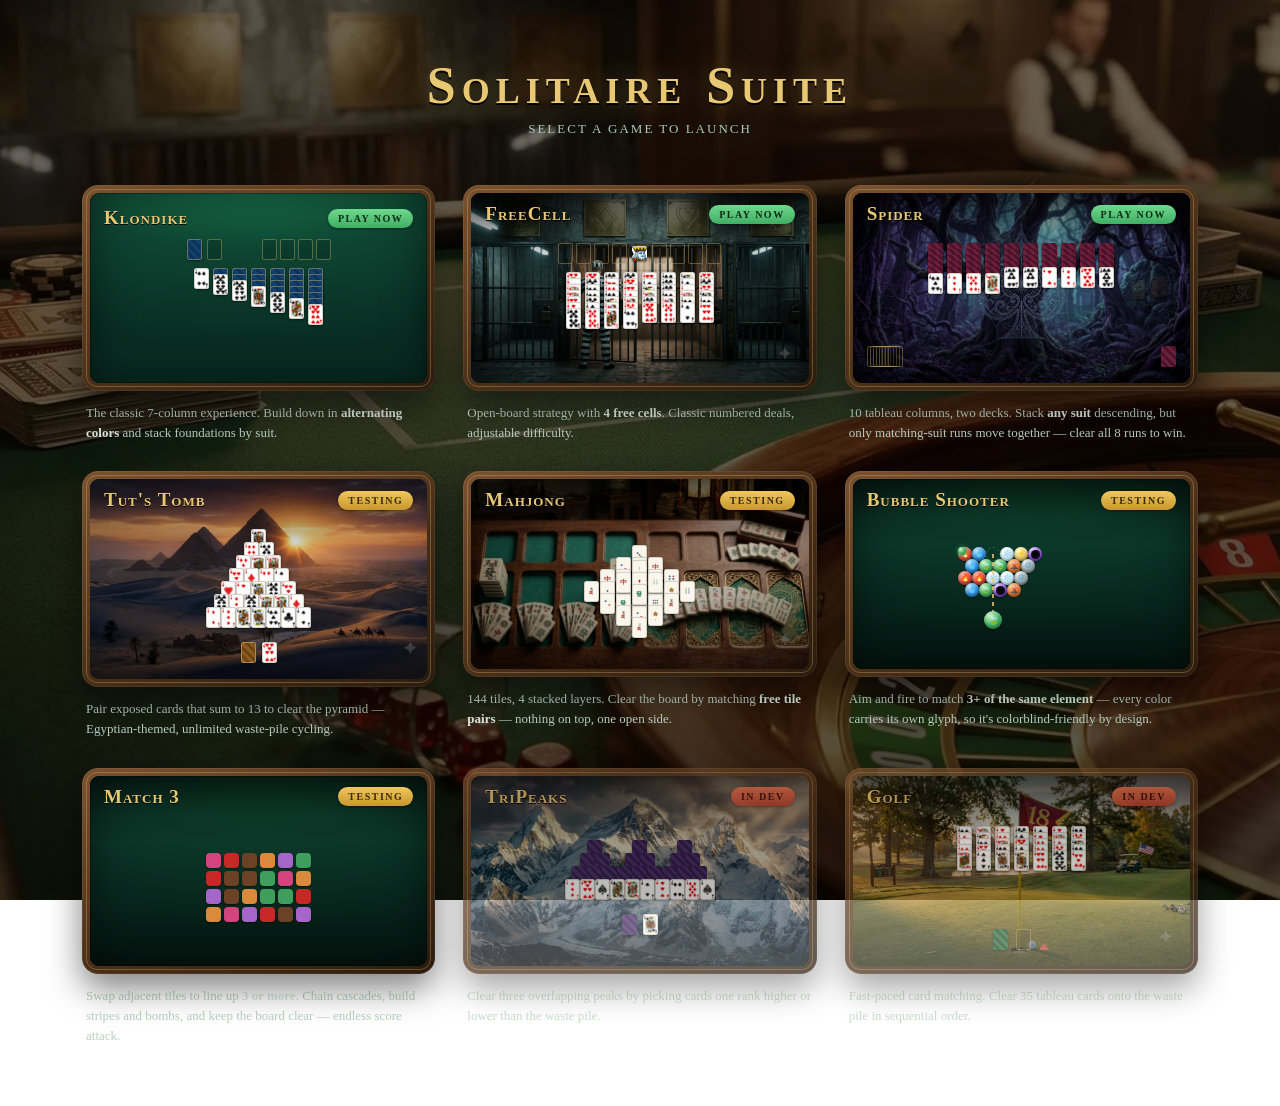
==== commit ee670d69: "Enhance Bubble Shooter and Match 3 previews Updated version to 6.2 and added new features for Bubble" ====
--- a/index.html
+++ b/index.html
@@ -2,22 +2,20 @@
 <!--
     index.html
     Written by: Johnathon Largent
-    Version 6.1
-
-   Added a tile for Match 3 (Match3.html), inserted after Bubble
-   Shooter and marked Testing like the other newly-built-but-not-yet-
-   signed-off games — its mini preview is a small grid of plain
-   colored squares (.mc-m3-*), matching its own tile-grid look rather
-   than reusing card or bubble minis.
-
-   Also pre-wired background-photo support for BOTH Match 3 and Bubble
-   Shooter, same convention as every other non-Klondike game: a
-   preload link + .tile-bg-art art-<game> div + .art-<game>{
-   background-image: url('images/<GameName>.webp'); } rule, pointing
-   at images/Match3.webp and images/BubbleShooter.webp respectively.
-   Neither file exists yet — same as TriPeaks/Golf before their art
-   landed, this is harmless until it does, and the tile just needs the
-   image dropped in at that path once it's ready, no other change.
+    Version 6.2
+
+   Bubble Shooter's mini preview now aims at an actual move instead of
+   just sitting there: the dashed target ring at the top is a real
+   empty hex slot adjacent to the two Leaf bubbles below it (its
+   x-center sits exactly between theirs), a dashed line runs from a
+   Leaf shooter bubble straight up to it, and a small dot loops along
+   that line on a 2.6s cycle, landing on the ring right as it flashes
+   — a repeating "here's the shot, here's where it lands" demo, not a
+   generic sweep. Also brought the preview's palette up to date with
+   the real game: added Steel and Magma (.mc-bubble[data-color] rules)
+   and swapped void's emoji for the same hand-drawn .mc-void-glyph
+   swirl BubbleShooter.html now uses, so the crystal-ball look doesn't
+   show up here either.
 -->
 <!--
   Solitaire Suite hub page. Casino-table aesthetic reusing the exact
@@ -298,6 +296,59 @@
   .mc-bubble[data-color="ice"]  { background: radial-gradient(circle at 32% 26%, #ffffff, #cfeef8 55%, #93c9db 100%); }
   .mc-bubble[data-color="bolt"] { background: radial-gradient(circle at 32% 26%, #fffac0, #e8c873 55%, #b3860f 100%); }
   .mc-bubble[data-color="void"] { background: radial-gradient(circle at 32% 26%, #e9d6ff, #8a4fd1 55%, #5b21b6 100%); }
+  .mc-bubble[data-color="steel"]{ background: radial-gradient(circle at 32% 26%, #eef2f4, #9aa7ad 55%, #5c6469 100%); }
+  .mc-bubble[data-color="magma"]{ background: radial-gradient(circle at 32% 26%, #ffcf94, #e0722f 55%, #9c3d10 100%); }
+  /* Void's mini glyph matches the real game's: a drawn swirl instead
+     of the crystal-ball-reading emoji — see BubbleShooter.html's own
+     .void-glyph for the full explanation. */
+  .mc-void-glyph{
+    width:62%; height:62%; border-radius:50%; position:relative; overflow:hidden;
+    background: radial-gradient(circle at 50% 50%, #000000 0%, #060409 32%, #1c1030 58%, #3a2a55 82%, rgba(58,42,85,0) 100%);
+    box-shadow: inset 0 0 4px rgba(0,0,0,.9);
+  }
+  .mc-void-glyph::before{
+    content:""; position:absolute; inset:0; border-radius:50%;
+    background: conic-gradient(from 0deg, rgba(255,255,255,.2), rgba(255,255,255,0) 26%, rgba(255,255,255,.14) 55%, rgba(255,255,255,0) 100%);
+    animation: mcVoidSwirl 5s linear infinite;
+    mix-blend-mode: overlay;
+  }
+  @keyframes mcVoidSwirl{ to{ transform: rotate(360deg); } }
+
+  /* Bubble Shooter's preview aims at an actual match: two Leaf
+     bubbles sit adjacent in the grid, and the empty slot that would
+     complete them is marked with a dashed ring — the dashed line
+     below is a static aim guide pointing straight at it, and the
+     small dot repeats the "shot" traveling up that line on a loop,
+     landing right as the target ring flashes. Not just decorative
+     motion — it's the same shape a real shot at that gap would take. */
+  .mc-target{
+    background:transparent !important;
+    border: 1.5px dashed rgba(63,174,99,0.75);
+    box-shadow:none; opacity:0.55;
+    animation: mcTargetPulse 2.6s ease-in-out infinite;
+  }
+  @keyframes mcTargetPulse{
+    0%, 68%{ opacity:.4; transform:scale(1); }
+    85%{ opacity:1; transform:scale(1.16); }
+    100%{ opacity:.4; transform:scale(1); }
+  }
+  .mc-aim-line{
+    position:absolute; width:2px;
+    background: repeating-linear-gradient(180deg, rgba(232,200,115,0.8) 0 4px, transparent 4px 8px);
+    pointer-events:none;
+  }
+  .mc-shot{
+    position:absolute; width:8px; height:8px; border-radius:50%; left:0; top:0;
+    background: radial-gradient(circle at 32% 26%, #cdf7c4, #3fae63 55%, #1f7a34 100%);
+    box-shadow: 0 0 4px rgba(63,174,99,.85);
+    animation: mcShotTravel 2.6s ease-in-out infinite;
+  }
+  @keyframes mcShotTravel{
+    0%{ transform: translate(35px,73px); opacity:0; }
+    10%{ opacity:1; }
+    82%{ transform: translate(35px,7px); opacity:1; }
+    100%{ transform: translate(35px,7px); opacity:0; }
+  }
 
   /* Match 3 mini preview: a small grid of plain colored squares (its
      default Candies theme colors) — there's no card/bubble art to
@@ -522,33 +573,39 @@
           <div class="tile-bg-art art-bubbleshooter"></div>
           <div class="tile-head"><h2>Bubble Shooter</h2><span class="status-pill testing">Testing</span></div>
           <div class="mini-board">
-            <div class="pyramid-wrap" style="width:126px; height:78px;">
+            <div class="pyramid-wrap" style="width:126px; height:88px;">
               <div class="mc-bubble mc-abs" data-color="fire"  style="left:0px;  top:0px;">&#128293;</div>
               <div class="mc-bubble mc-abs" data-color="water" style="left:14px; top:0px;">&#128167;</div>
-              <div class="mc-bubble mc-abs" data-color="leaf"  style="left:28px; top:0px;">&#127811;</div>
+              <div class="mc-bubble mc-abs mc-target" style="left:28px; top:0px;" title="A Leaf shot lands here for a match"></div>
               <div class="mc-bubble mc-abs" data-color="ice"   style="left:42px; top:0px;">&#10052;&#65039;</div>
               <div class="mc-bubble mc-abs" data-color="bolt"  style="left:56px; top:0px;">&#9889;</div>
-              <div class="mc-bubble mc-abs" data-color="void"  style="left:70px; top:0px;">&#128302;</div>
+              <div class="mc-bubble mc-abs" data-color="void"  style="left:70px; top:0px;"><span class="mc-void-glyph"></span></div>
 
               <div class="mc-bubble mc-abs" data-color="water" style="left:7px;  top:12px;">&#128167;</div>
               <div class="mc-bubble mc-abs" data-color="leaf"  style="left:21px; top:12px;">&#127811;</div>
               <div class="mc-bubble mc-abs" data-color="leaf"  style="left:35px; top:12px;">&#127811;</div>
-              <div class="mc-bubble mc-abs" data-color="bolt"  style="left:49px; top:12px;">&#9889;</div>
-              <div class="mc-bubble mc-abs" data-color="void"  style="left:63px; top:12px;">&#128302;</div>
+              <div class="mc-bubble mc-abs" data-color="magma" style="left:49px; top:12px;">&#127755;</div>
+              <div class="mc-bubble mc-abs" data-color="steel" style="left:63px; top:12px;">&#9881;&#65039;</div>
 
               <div class="mc-bubble mc-abs" data-color="fire"  style="left:0px;  top:24px;">&#128293;</div>
               <div class="mc-bubble mc-abs" data-color="fire"  style="left:14px; top:24px;">&#128293;</div>
               <div class="mc-bubble mc-abs" data-color="ice"   style="left:28px; top:24px;">&#10052;&#65039;</div>
               <div class="mc-bubble mc-abs" data-color="ice"   style="left:42px; top:24px;">&#10052;&#65039;</div>
-              <div class="mc-bubble mc-abs" data-color="bolt"  style="left:56px; top:24px;">&#9889;</div>
+              <div class="mc-bubble mc-abs" data-color="steel" style="left:56px; top:24px;">&#9881;&#65039;</div>
 
               <div class="mc-bubble mc-abs" data-color="water" style="left:7px;  top:36px;">&#128167;</div>
               <div class="mc-bubble mc-abs" data-color="leaf"  style="left:21px; top:36px;">&#127811;</div>
-              <div class="mc-bubble mc-abs" data-color="void"  style="left:35px; top:36px;">&#128302;</div>
-              <div class="mc-bubble mc-abs" data-color="void"  style="left:49px; top:36px;">&#128302;</div>
-            </div>
-            <div class="mc-row" style="justify-content:center; gap:8px; margin-top:8px;">
-              <div class="mc-bubble mc-bubble-lg" data-color="bolt">&#9889;</div>
+              <div class="mc-bubble mc-abs" data-color="void"  style="left:35px; top:36px;"><span class="mc-void-glyph"></span></div>
+              <div class="mc-bubble mc-abs" data-color="magma" style="left:49px; top:36px;">&#127755;</div>
+
+              <!-- Aim line + traveling shot: the two Leaf bubbles above
+                   are genuinely adjacent to the dashed target ring in
+                   the hex lattice (its x-center sits exactly between
+                   them), so this shooter is aimed at a real match, not
+                   just pointed at open space. -->
+              <div class="mc-aim-line" style="left:34px; top:7px; height:66px;"></div>
+              <div class="mc-shot"></div>
+              <div class="mc-bubble mc-abs mc-bubble-lg" data-color="leaf" style="left:26px; top:64px;">&#127811;</div>
             </div>
           </div>
         </div>
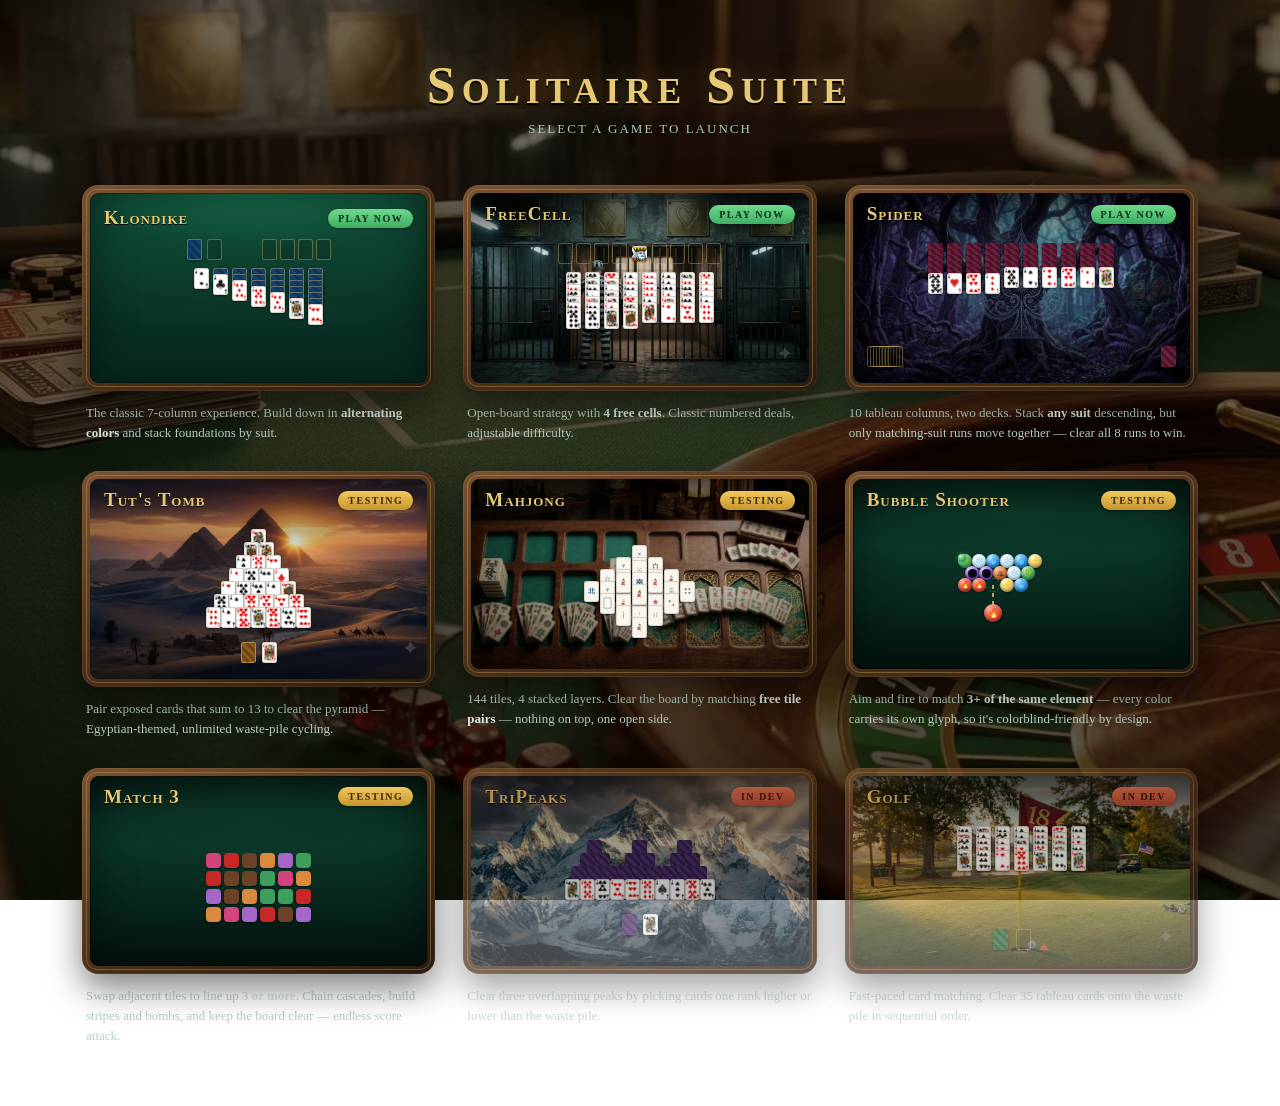
==== commit dfac79f3: "Refactor Bubble Shooter mini preview and randomization Updated the Bubble Shooter mini preview and b" ====
--- a/index.html
+++ b/index.html
@@ -2,20 +2,18 @@
 <!--
     index.html
     Written by: Johnathon Largent
-    Version 6.2
-
-   Bubble Shooter's mini preview now aims at an actual move instead of
-   just sitting there: the dashed target ring at the top is a real
-   empty hex slot adjacent to the two Leaf bubbles below it (its
-   x-center sits exactly between theirs), a dashed line runs from a
-   Leaf shooter bubble straight up to it, and a small dot loops along
-   that line on a 2.6s cycle, landing on the ring right as it flashes
-   — a repeating "here's the shot, here's where it lands" demo, not a
-   generic sweep. Also brought the preview's palette up to date with
-   the real game: added Steel and Magma (.mc-bubble[data-color] rules)
-   and swapped void's emoji for the same hand-drawn .mc-void-glyph
-   swirl BubbleShooter.html now uses, so the crystal-ball look doesn't
-   show up here either.
+    Version 6.4
+
+   Bubble Shooter's mini board now reshuffles its elements on every
+   reload, same reload-randomization idea as the card art and mahjong
+   tile passes above, just as a third pass at the bottom of the shared
+   script. The two bottom-row bubbles + the shooter carry a new
+   .mc-match class so all three always land on the SAME randomly
+   picked element as each other — the "shoot here for a match" demo
+   stays true no matter which element it lands on; every other bubble
+   in the grid is independent scenery. Also swapped Leaf's glyph to a
+   shamrock (matches BubbleShooter.html's own change) in both the
+   static markup and this new randomizer's element list.
 -->
 <!--
   Solitaire Suite hub page. Casino-table aesthetic reusing the exact
@@ -344,10 +342,10 @@
     animation: mcShotTravel 2.6s ease-in-out infinite;
   }
   @keyframes mcShotTravel{
-    0%{ transform: translate(35px,73px); opacity:0; }
+    0%{ transform: translate(35px,59px); opacity:0; }
     10%{ opacity:1; }
-    82%{ transform: translate(35px,7px); opacity:1; }
-    100%{ transform: translate(35px,7px); opacity:0; }
+    82%{ transform: translate(35px,31px); opacity:1; }
+    100%{ transform: translate(35px,31px); opacity:0; }
   }
 
   /* Match 3 mini preview: a small grid of plain colored squares (its
@@ -573,39 +571,42 @@
           <div class="tile-bg-art art-bubbleshooter"></div>
           <div class="tile-head"><h2>Bubble Shooter</h2><span class="status-pill testing">Testing</span></div>
           <div class="mini-board">
-            <div class="pyramid-wrap" style="width:126px; height:88px;">
+            <div class="pyramid-wrap" id="bs-mini-board" style="width:126px; height:74px;">
               <div class="mc-bubble mc-abs" data-color="fire"  style="left:0px;  top:0px;">&#128293;</div>
               <div class="mc-bubble mc-abs" data-color="water" style="left:14px; top:0px;">&#128167;</div>
-              <div class="mc-bubble mc-abs mc-target" style="left:28px; top:0px;" title="A Leaf shot lands here for a match"></div>
-              <div class="mc-bubble mc-abs" data-color="ice"   style="left:42px; top:0px;">&#10052;&#65039;</div>
-              <div class="mc-bubble mc-abs" data-color="bolt"  style="left:56px; top:0px;">&#9889;</div>
-              <div class="mc-bubble mc-abs" data-color="void"  style="left:70px; top:0px;"><span class="mc-void-glyph"></span></div>
+              <div class="mc-bubble mc-abs" data-color="ice"   style="left:28px; top:0px;">&#10052;&#65039;</div>
+              <div class="mc-bubble mc-abs" data-color="bolt"  style="left:42px; top:0px;">&#9889;</div>
+              <div class="mc-bubble mc-abs" data-color="void"  style="left:56px; top:0px;"><span class="mc-void-glyph"></span></div>
+              <div class="mc-bubble mc-abs" data-color="steel" style="left:70px; top:0px;">&#9881;&#65039;</div>
 
               <div class="mc-bubble mc-abs" data-color="water" style="left:7px;  top:12px;">&#128167;</div>
-              <div class="mc-bubble mc-abs" data-color="leaf"  style="left:21px; top:12px;">&#127811;</div>
-              <div class="mc-bubble mc-abs" data-color="leaf"  style="left:35px; top:12px;">&#127811;</div>
-              <div class="mc-bubble mc-abs" data-color="magma" style="left:49px; top:12px;">&#127755;</div>
-              <div class="mc-bubble mc-abs" data-color="steel" style="left:63px; top:12px;">&#9881;&#65039;</div>
-
-              <div class="mc-bubble mc-abs" data-color="fire"  style="left:0px;  top:24px;">&#128293;</div>
-              <div class="mc-bubble mc-abs" data-color="fire"  style="left:14px; top:24px;">&#128293;</div>
-              <div class="mc-bubble mc-abs" data-color="ice"   style="left:28px; top:24px;">&#10052;&#65039;</div>
-              <div class="mc-bubble mc-abs" data-color="ice"   style="left:42px; top:24px;">&#10052;&#65039;</div>
-              <div class="mc-bubble mc-abs" data-color="steel" style="left:56px; top:24px;">&#9881;&#65039;</div>
-
-              <div class="mc-bubble mc-abs" data-color="water" style="left:7px;  top:36px;">&#128167;</div>
-              <div class="mc-bubble mc-abs" data-color="leaf"  style="left:21px; top:36px;">&#127811;</div>
-              <div class="mc-bubble mc-abs" data-color="void"  style="left:35px; top:36px;"><span class="mc-void-glyph"></span></div>
-              <div class="mc-bubble mc-abs" data-color="magma" style="left:49px; top:36px;">&#127755;</div>
-
-              <!-- Aim line + traveling shot: the two Leaf bubbles above
-                   are genuinely adjacent to the dashed target ring in
-                   the hex lattice (its x-center sits exactly between
-                   them), so this shooter is aimed at a real match, not
-                   just pointed at open space. -->
-              <div class="mc-aim-line" style="left:34px; top:7px; height:66px;"></div>
+              <div class="mc-bubble mc-abs" data-color="magma" style="left:21px; top:12px;">&#127755;</div>
+              <div class="mc-bubble mc-abs" data-color="void"  style="left:35px; top:12px;"><span class="mc-void-glyph"></span></div>
+              <div class="mc-bubble mc-abs" data-color="ice"   style="left:49px; top:12px;">&#10052;&#65039;</div>
+              <div class="mc-bubble mc-abs" data-color="bolt"  style="left:63px; top:12px;">&#9889;</div>
+
+              <!-- Bottom row: nothing sits below this in the grid, so
+                   the gap at 28px is a genuinely open, straight-line
+                   shot from the shooter below — not a spot buried
+                   behind other bubbles the way the previous version
+                   pointed at (a ball can't skip past whatever's in
+                   its way, same as the real game's collision rules).
+                   These 3 elements (2 bottom bubbles + the shooter)
+                   carry .mc-match — the randomizer script below keeps
+                   all three synced to the SAME random element on every
+                   reload, so the "shoot here for a match" demo stays
+                   mechanically true no matter which element it lands
+                   on. Everything else in the grid is pure scenery and
+                   randomizes independently. -->
+              <div class="mc-bubble mc-abs mc-match" data-color="leaf" style="left:0px;  top:24px;">&#127808;</div>
+              <div class="mc-bubble mc-abs mc-match" data-color="leaf" style="left:14px; top:24px;">&#127808;</div>
+              <div class="mc-bubble mc-abs mc-target" style="left:28px; top:24px;" title="A matching shot lands here for a match"></div>
+              <div class="mc-bubble mc-abs" data-color="fire"  style="left:42px; top:24px;">&#128293;</div>
+              <div class="mc-bubble mc-abs" data-color="fire"  style="left:56px; top:24px;">&#128293;</div>
+
+              <div class="mc-aim-line" style="left:34px; top:31px; height:28px;"></div>
               <div class="mc-shot"></div>
-              <div class="mc-bubble mc-abs mc-bubble-lg" data-color="leaf" style="left:26px; top:64px;">&#127811;</div>
+              <div class="mc-bubble mc-abs mc-bubble-lg mc-match" data-color="leaf" style="left:26px; top:50px;">&#127808;</div>
             </div>
           </div>
         </div>
@@ -788,6 +789,52 @@
     el.appendChild(img);
   });
 })();
+
+// Third pass, same reload-randomization idea again, for Bubble
+// Shooter: every reload gets a fresh mixture of elemental orbs in the
+// SAME hex-grid pattern, the way the card/tile passes above reshuffle
+// their own art without touching layout. The 3 elements marked
+// .mc-match (the two bottom-row bubbles + the shooter) always get the
+// SAME randomly-picked element as each other, so the tile's "shoot
+// here for a match" demo stays mechanically true no matter which
+// element it lands on this load — everything else in the grid is
+// pure scenery and randomizes independently. Void has no emoji (see
+// BubbleShooter.html's own .void-glyph) so it gets the matching
+// .mc-void-glyph markup instead of a glyph string.
+(function(){
+  const board = document.getElementById('bs-mini-board');
+  if(!board) return;
+  const ELEMENTS = [
+    { id:'fire',  name:'Fire',      glyph:'&#128293;' },
+    { id:'water', name:'Water',     glyph:'&#128167;' },
+    { id:'leaf',  name:'Leaf',      glyph:'&#127808;' },
+    { id:'ice',   name:'Ice',       glyph:'&#10052;&#65039;' },
+    { id:'bolt',  name:'Lightning', glyph:'&#9889;' },
+    { id:'void',  name:'Void',      glyph:null },
+    { id:'steel', name:'Steel',     glyph:'&#9881;&#65039;' },
+    { id:'magma', name:'Magma',     glyph:'&#127755;' }
+  ];
+  function randomElement(){ return ELEMENTS[Math.floor(Math.random()*ELEMENTS.length)]; }
+  function markupFor(el){ return el.id==='void' ? '<span class="mc-void-glyph"></span>' : el.glyph; }
+  function paint(el, colorEl){
+    el.dataset.color = colorEl.id;
+    el.innerHTML = markupFor(colorEl);
+  }
+
+  // The 3 synced "match" bubbles all become the same random element.
+  const matchEl = randomElement();
+  board.querySelectorAll('.mc-match').forEach(el=> paint(el, matchEl));
+
+  // The dashed target ring's tooltip names whichever element it is now.
+  const target = board.querySelector('.mc-target');
+  if(target) target.title = 'A ' + matchEl.name + ' shot lands here for a match';
+
+  // Every other bubble in the grid is scenery — independently random,
+  // duplicates and all, exactly like a real board's own randomness.
+  board.querySelectorAll('.mc-bubble[data-color]:not(.mc-match)').forEach(el=>{
+    paint(el, randomElement());
+  });
+})();
 </script>
 </body>
 </html>
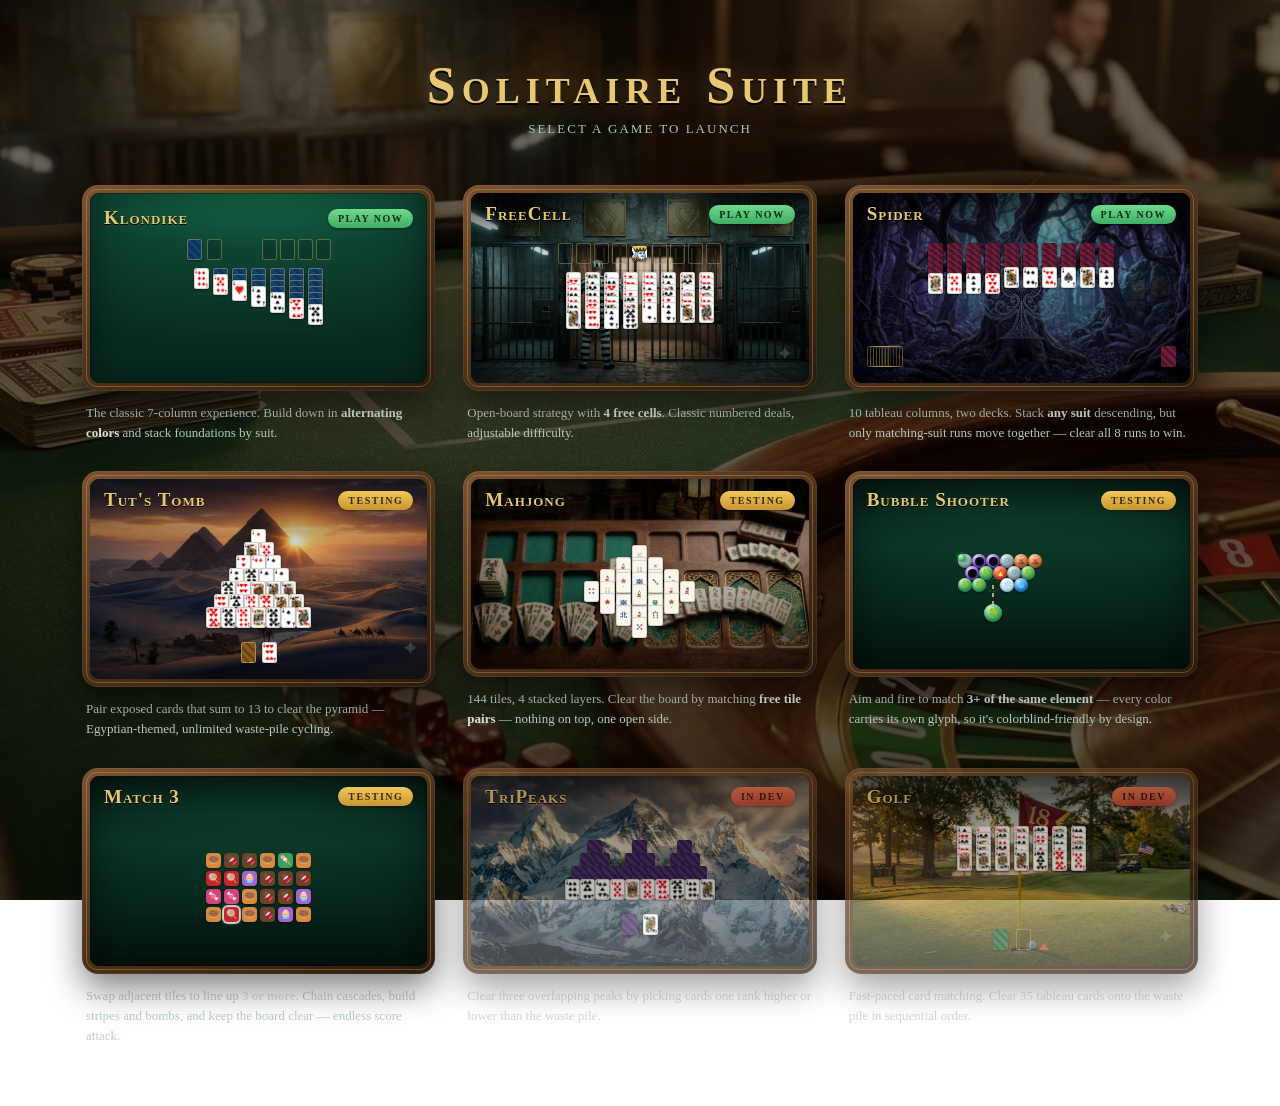
==== commit 945ddee2: "Update Match 3 mini board functionality and styles Updated version number to 6.5 and modified the mi" ====
--- a/index.html
+++ b/index.html
@@ -2,18 +2,15 @@
 <!--
     index.html
     Written by: Johnathon Largent
-    Version 6.4
-
-   Bubble Shooter's mini board now reshuffles its elements on every
-   reload, same reload-randomization idea as the card art and mahjong
-   tile passes above, just as a third pass at the bottom of the shared
-   script. The two bottom-row bubbles + the shooter carry a new
-   .mc-match class so all three always land on the SAME randomly
-   picked element as each other — the "shoot here for a match" demo
-   stays true no matter which element it lands on; every other bubble
-   in the grid is independent scenery. Also swapped Leaf's glyph to a
-   shamrock (matches BubbleShooter.html's own change) in both the
-   static markup and this new randomizer's element list.
+    Version 6.5
+
+   Match 3's mini board now reshuffles its tiles on every reload, same
+   idea as the card/mahjong/bubble passes above it — a fourth pass at
+   the bottom of the shared script repaints all 24 .mc-m3-tile squares
+   with a random candy (glyph + color) from the same 6-item Candies set
+   Match3.html itself defaults to, keeping the fixed 6x4 block layout.
+   Two tiles are also randomly promoted to a striped or bomb power-up
+   overlay each load, echoing what a run of 4/5+ creates in-game.
 -->
 <!--
   Solitaire Suite hub page. Casino-table aesthetic reusing the exact
@@ -30,8 +27,9 @@
   instead of cards/) so the two asset sets never cross. Bubble
   Shooter's mini tiles use their own .mc-bubble class for the same
   reason — round, glyphed, colored per-element, nothing to randomize.
-  Match 3's mini preview uses its own .mc-m3-* class — plain colored
-  squares, nothing to randomize either.
+  Match 3's mini tiles use their own .mc-m3-tile class similarly —
+  square, glyphed, colored per-candy, reshuffled fresh each reload the
+  same as the other three passes.
 
   Every tile except Klondike gets a real photo background from /images
   (GameName.webp) — a dark gradient scrim sits between the photo and
@@ -355,7 +353,24 @@
     display:grid; grid-template-columns: repeat(6, 15px); grid-template-rows: repeat(4, 15px);
     gap:3px; justify-content:center; margin:0 auto;
   }
-  .mc-m3-tile{ width:15px; height:15px; border-radius:4px; box-shadow: 0 1px 2px rgba(0,0,0,.45); }
+  .mc-m3-tile{
+    width:15px; height:15px; border-radius:4px; box-shadow: 0 1px 2px rgba(0,0,0,.45);
+    display:flex; align-items:center; justify-content:center; position:relative;
+    font-size:9px; line-height:1; color: var(--ivory);
+  }
+  .mc-m3-tile.dark{ color:#241708; }
+  /* Mini versions of Match3.html's own special-tile overlays — a
+     stripe sliver for a striped candy, an outer glow ring for a bomb —
+     same idea as the real game's .m3-special-striped-*/.m3-special-bomb,
+     just simplified (no row/column orientation distinction) since
+     there's no room to read that at 15px. */
+  .mc-m3-tile.m3-special-striped::after{
+    content:""; position:absolute; left:15%; right:15%; top:40%; height:20%;
+    background:rgba(255,255,255,.85); border-radius:2px; pointer-events:none;
+  }
+  .mc-m3-tile.m3-special-bomb{
+    box-shadow: 0 0 0 2px rgba(255,255,255,.7), 0 0 4px rgba(255,255,255,.8), 0 1px 2px rgba(0,0,0,.45);
+  }
 </style>
 </head>
 <body>
@@ -621,34 +636,34 @@
           <div class="tile-bg-art art-match3"></div>
           <div class="tile-head"><h2>Match 3</h2><span class="status-pill testing">Testing</span></div>
           <div class="mini-board">
-            <div class="mc-m3-grid">
-              <div class="mc-m3-tile" style="background:#d1447e;"></div>
-              <div class="mc-m3-tile" style="background:#c62828;"></div>
-              <div class="mc-m3-tile" style="background:#6b4226;"></div>
-              <div class="mc-m3-tile" style="background:#d98a3d;"></div>
-              <div class="mc-m3-tile" style="background:#a565c9;"></div>
-              <div class="mc-m3-tile" style="background:#3f9e5c;"></div>
-
-              <div class="mc-m3-tile" style="background:#c62828;"></div>
-              <div class="mc-m3-tile" style="background:#6b4226;"></div>
-              <div class="mc-m3-tile" style="background:#6b4226;"></div>
-              <div class="mc-m3-tile" style="background:#3f9e5c;"></div>
-              <div class="mc-m3-tile" style="background:#d1447e;"></div>
-              <div class="mc-m3-tile" style="background:#d98a3d;"></div>
-
-              <div class="mc-m3-tile" style="background:#a565c9;"></div>
-              <div class="mc-m3-tile" style="background:#6b4226;"></div>
-              <div class="mc-m3-tile" style="background:#d98a3d;"></div>
-              <div class="mc-m3-tile" style="background:#3f9e5c;"></div>
-              <div class="mc-m3-tile" style="background:#3f9e5c;"></div>
-              <div class="mc-m3-tile" style="background:#c62828;"></div>
-
-              <div class="mc-m3-tile" style="background:#d98a3d;"></div>
-              <div class="mc-m3-tile" style="background:#d1447e;"></div>
-              <div class="mc-m3-tile" style="background:#a565c9;"></div>
-              <div class="mc-m3-tile" style="background:#c62828;"></div>
-              <div class="mc-m3-tile" style="background:#6b4226;"></div>
-              <div class="mc-m3-tile" style="background:#a565c9;"></div>
+            <div class="mc-m3-grid" id="m3-mini-board">
+              <div class="mc-m3-tile"></div>
+              <div class="mc-m3-tile"></div>
+              <div class="mc-m3-tile"></div>
+              <div class="mc-m3-tile"></div>
+              <div class="mc-m3-tile"></div>
+              <div class="mc-m3-tile"></div>
+
+              <div class="mc-m3-tile"></div>
+              <div class="mc-m3-tile"></div>
+              <div class="mc-m3-tile"></div>
+              <div class="mc-m3-tile"></div>
+              <div class="mc-m3-tile"></div>
+              <div class="mc-m3-tile"></div>
+
+              <div class="mc-m3-tile"></div>
+              <div class="mc-m3-tile"></div>
+              <div class="mc-m3-tile"></div>
+              <div class="mc-m3-tile"></div>
+              <div class="mc-m3-tile"></div>
+              <div class="mc-m3-tile"></div>
+
+              <div class="mc-m3-tile"></div>
+              <div class="mc-m3-tile"></div>
+              <div class="mc-m3-tile"></div>
+              <div class="mc-m3-tile"></div>
+              <div class="mc-m3-tile"></div>
+              <div class="mc-m3-tile"></div>
             </div>
           </div>
         </div>
@@ -835,6 +850,47 @@
     paint(el, randomElement());
   });
 })();
+
+// Fourth pass, same reload-randomization idea again, for Match 3:
+// every reload gets a fresh mix of candies in the SAME 6x4 block grid
+// — same Candies palette Match3.html itself defaults to (Settings >
+// Tile Theme), so the preview always matches what a new player
+// actually sees first. A couple of tiles (POWERUP_COUNT) are randomly
+// promoted to a striped or bomb power-up, same as a real run of 4/5+
+// would create in-game — purely decorative here, no matching logic,
+// just enough to hint that specials exist.
+(function(){
+  const board = document.getElementById('m3-mini-board');
+  if(!board) return;
+  const CANDIES = [
+    { glyph:'\u{1F36C}', color:'#d1447e' }, // 🍬
+    { glyph:'\u{1F36D}', color:'#c62828' }, // 🍭
+    { glyph:'\u{1F36B}', color:'#6b4226' }, // 🍫
+    { glyph:'\u{1F369}', color:'#d98a3d' }, // 🍩
+    { glyph:'\u{1F9C1}', color:'#a565c9' }, // 🧁
+    { glyph:'\u{1F361}', color:'#3f9e5c' }  // 🍡
+  ];
+  const POWERUP_COUNT = 2;
+  const POWERUP_TYPES = ['m3-special-striped','m3-special-bomb'];
+  function randomCandy(){ return CANDIES[Math.floor(Math.random()*CANDIES.length)]; }
+
+  const tiles = Array.from(board.querySelectorAll('.mc-m3-tile'));
+  tiles.forEach(el=>{
+    const candy = randomCandy();
+    el.style.background = candy.color;
+    el.textContent = candy.glyph;
+    el.classList.remove('dark', ...POWERUP_TYPES);
+  });
+
+  // Pick a couple of distinct tiles to carry a power-up overlay —
+  // their candy/color stays whatever was just painted, same as a real
+  // special tile still shows its own color underneath the overlay.
+  const shuffled = tiles.slice().sort(()=> Math.random()-0.5);
+  shuffled.slice(0, Math.min(POWERUP_COUNT, tiles.length)).forEach(el=>{
+    const kind = POWERUP_TYPES[Math.floor(Math.random()*POWERUP_TYPES.length)];
+    el.classList.add(kind);
+  });
+})();
 </script>
 </body>
 </html>
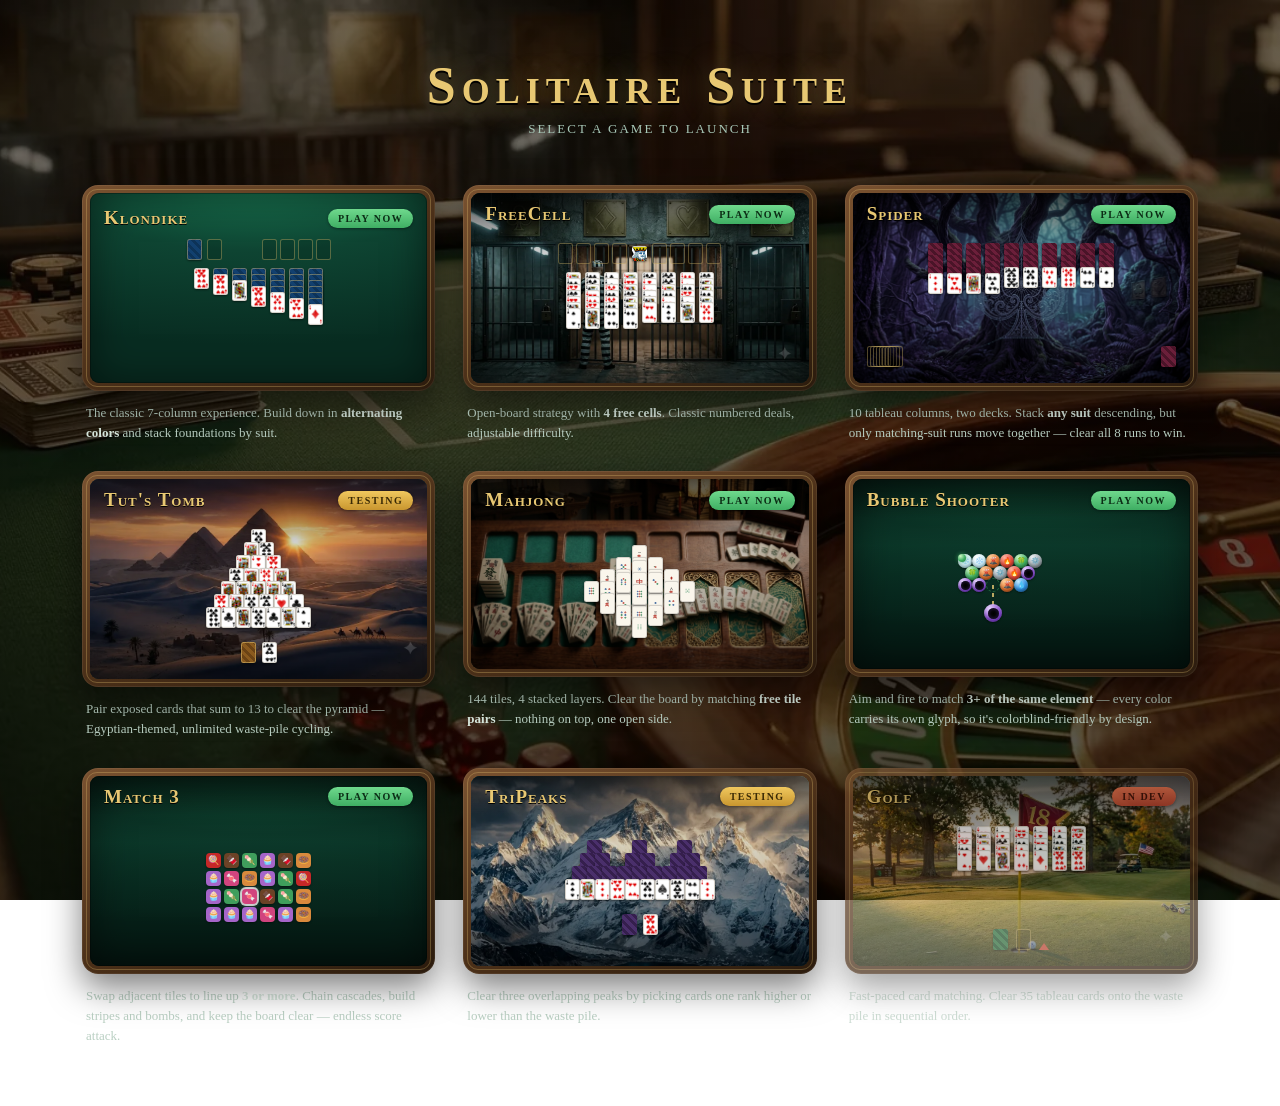
==== commit fd2273b6: "Bump version to 8.0 and update game statuses Updated game status for Mahjong, Bubble Shooter, and Ma" ====
--- a/index.html
+++ b/index.html
@@ -2,15 +2,14 @@
 <!--
     index.html
     Written by: Johnathon Largent
-    Version 6.5
-
-   Match 3's mini board now reshuffles its tiles on every reload, same
-   idea as the card/mahjong/bubble passes above it — a fourth pass at
-   the bottom of the shared script repaints all 24 .mc-m3-tile squares
-   with a random candy (glyph + color) from the same 6-item Candies set
-   Match3.html itself defaults to, keeping the fixed 6x4 block layout.
-   Two tiles are also randomly promoted to a striped or bomb power-up
-   overlay each load, echoing what a run of 4/5+ creates in-game.
+    Version 8.0
+
+   8 games now active (up from 7) — major version bump per instruction.
+   Mahjong, Bubble Shooter, and Match 3 have graduated from "Testing"
+   to "Play Now," joining Klondike/FreeCell/Spider as approved/live.
+   TriPeaks is newly linked to TriPeaks.html with a "Testing" pill,
+   same status Tut's Tomb still carries. Golf is now the only tile
+   still marked "In Dev" / inert.
 -->
 <!--
   Solitaire Suite hub page. Casino-table aesthetic reusing the exact
@@ -40,11 +39,11 @@
   one is dropped in at the matching images/ path — see this file's own
   changelog above.
 
-  Tiles for Klondike/FreeCell/Spider link out to their real files and
-  are approved/live (Play Now). Tut's Tomb, Mahjong, Bubble Shooter,
-  and Match 3 are playable but still marked Testing until signed off.
-  TriPeaks and Golf are marked IN DEV and stay inert (no navigation)
-  until built.
+  Tiles for Klondike/FreeCell/Spider/Mahjong/Bubble Shooter/Match 3
+  link out to their real files and are approved/live (Play Now).
+  Tut's Tomb and TriPeaks are playable but still marked Testing until
+  signed off. Golf is the only tile still marked IN DEV and stays
+  inert (no navigation) until built.
 -->
 <html lang="en">
 <head>
@@ -539,7 +538,7 @@
       <div class="tile-frame">
         <div class="tile-felt">
           <div class="tile-bg-art art-mahjong"></div>
-          <div class="tile-head"><h2>Mahjong</h2><span class="status-pill testing">Testing</span></div>
+          <div class="tile-head"><h2>Mahjong</h2><span class="status-pill play">Play Now</span></div>
           <div class="mini-board">
             <div class="pyramid-wrap" style="width:112px; height:93px;">
               <div class="mc mahjong-face mc-abs" style="left:48px; top:0px;"></div>
@@ -584,7 +583,7 @@
       <div class="tile-frame">
         <div class="tile-felt">
           <div class="tile-bg-art art-bubbleshooter"></div>
-          <div class="tile-head"><h2>Bubble Shooter</h2><span class="status-pill testing">Testing</span></div>
+          <div class="tile-head"><h2>Bubble Shooter</h2><span class="status-pill play">Play Now</span></div>
           <div class="mini-board">
             <div class="pyramid-wrap" id="bs-mini-board" style="width:126px; height:74px;">
               <div class="mc-bubble mc-abs" data-color="fire"  style="left:0px;  top:0px;">&#128293;</div>
@@ -634,7 +633,7 @@
       <div class="tile-frame">
         <div class="tile-felt">
           <div class="tile-bg-art art-match3"></div>
-          <div class="tile-head"><h2>Match 3</h2><span class="status-pill testing">Testing</span></div>
+          <div class="tile-head"><h2>Match 3</h2><span class="status-pill play">Play Now</span></div>
           <div class="mini-board">
             <div class="mc-m3-grid" id="m3-mini-board">
               <div class="mc-m3-tile"></div>
@@ -671,12 +670,12 @@
       <p class="tile-desc">Swap adjacent tiles to line up <b>3 or more</b>. Chain cascades, build stripes and bombs, and keep the board clear — endless score attack.</p>
     </a>
 
-    <!-- TRIPEAKS — in dev -->
-    <div class="tile-link disabled">
+    <!-- TRIPEAKS — playable -->
+    <a class="tile-link" href="TriPeaks.html">
       <div class="tile-frame">
         <div class="tile-felt">
           <div class="tile-bg-art art-tripeaks"></div>
-          <div class="tile-head"><h2>TriPeaks</h2><span class="status-pill dev">In Dev</span></div>
+          <div class="tile-head"><h2>TriPeaks</h2><span class="status-pill testing">Testing</span></div>
           <div class="mini-board">
             <div class="pyramid-wrap" style="height:60px;">
               <!-- peak 1 (left) -->
@@ -718,7 +717,7 @@
         </div>
       </div>
       <p class="tile-desc">Clear three overlapping peaks by picking cards one rank higher or lower than the waste pile.</p>
-    </div>
+    </a>
 
     <!-- GOLF — in dev -->
     <div class="tile-link disabled">
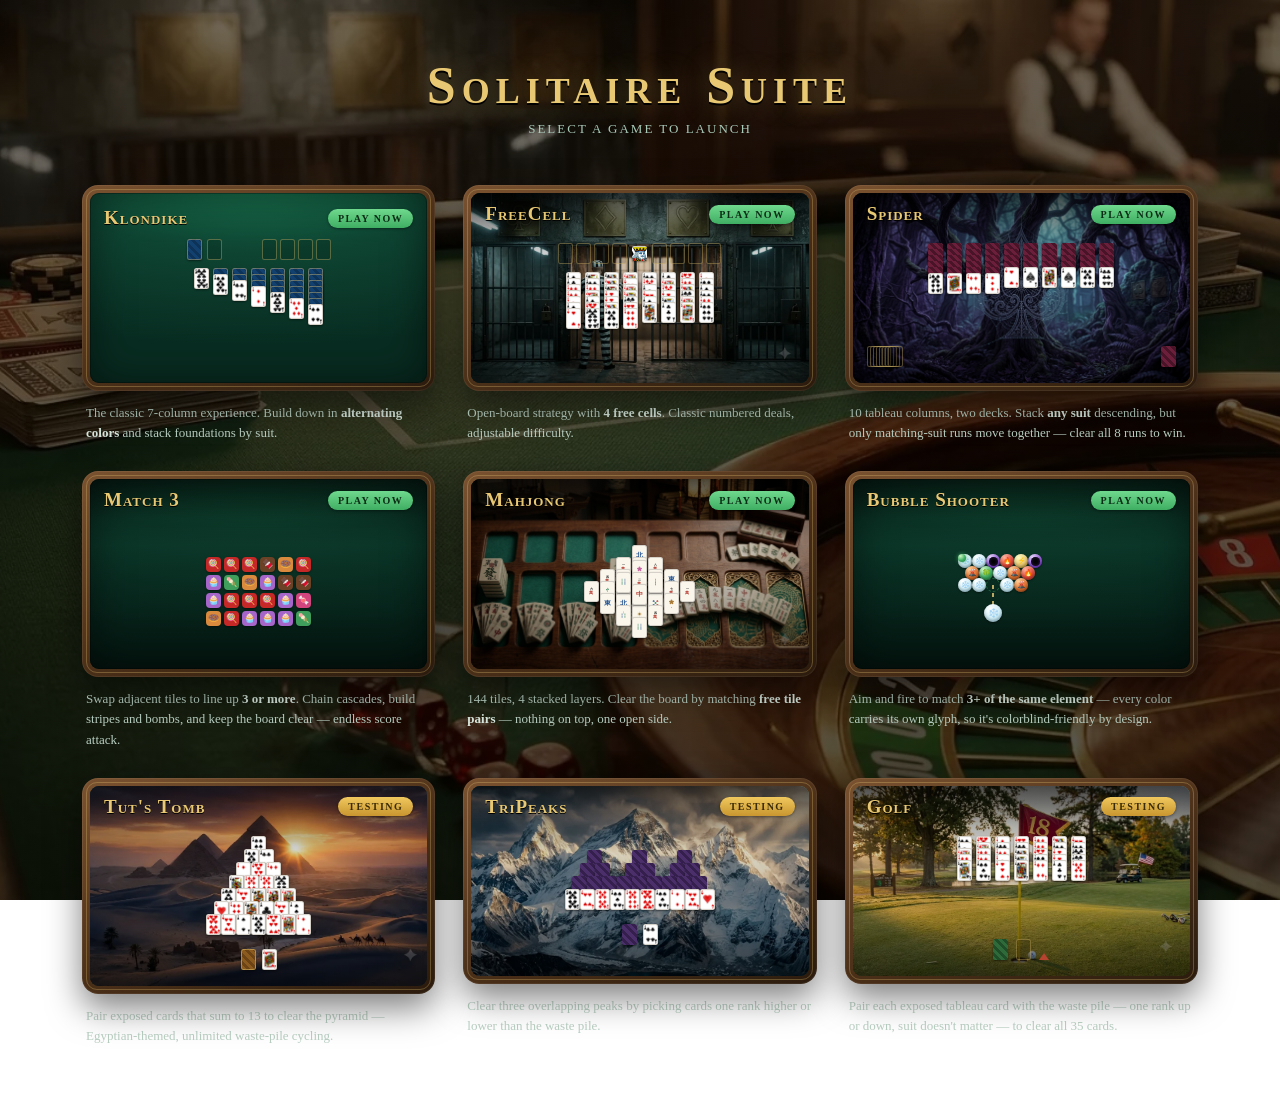
==== commit a30fd5e8: "Revise game statuses and grid layout in index.html Updated game statuses and reordered the grid layo" ====
--- a/index.html
+++ b/index.html
@@ -2,14 +2,12 @@
 <!--
     index.html
     Written by: Johnathon Largent
-    Version 8.0
-
-   8 games now active (up from 7) — major version bump per instruction.
-   Mahjong, Bubble Shooter, and Match 3 have graduated from "Testing"
-   to "Play Now," joining Klondike/FreeCell/Spider as approved/live.
-   TriPeaks is newly linked to TriPeaks.html with a "Testing" pill,
-   same status Tut's Tomb still carries. Golf is now the only tile
-   still marked "In Dev" / inert.
+    Version 9.1
+
+   Reordered the grid: Match 3 and Tut's Tomb swapped positions, so
+   the bottom row now reads Tut's Tomb / TriPeaks / Golf (the three
+   newest Testing tiles together) and the middle row reads Match 3 /
+   Mahjong / Bubble Shooter. No status/content changes, just position.
 -->
 <!--
   Solitaire Suite hub page. Casino-table aesthetic reusing the exact
@@ -41,9 +39,8 @@
 
   Tiles for Klondike/FreeCell/Spider/Mahjong/Bubble Shooter/Match 3
   link out to their real files and are approved/live (Play Now).
-  Tut's Tomb and TriPeaks are playable but still marked Testing until
-  signed off. Golf is the only tile still marked IN DEV and stays
-  inert (no navigation) until built.
+  Tut's Tomb, TriPeaks, and Golf are playable but still marked Testing
+  until signed off. No tile is left IN DEV/inert.
 -->
 <html lang="en">
 <head>
@@ -487,50 +484,46 @@
       <p class="tile-desc">10 tableau columns, two decks. Stack <b>any suit</b> descending, but only matching-suit runs move together — clear all 8 runs to win.</p>
     </a>
 
-    <!-- TUT'S TOMB (Pyramid) — playable -->
-    <a class="tile-link" href="Tut'sTomb.html">
+    <!-- MATCH 3 — playable -->
+    <a class="tile-link" href="Match3.html">
       <div class="tile-frame">
         <div class="tile-felt">
-          <div class="tile-bg-art art-tut"></div>
-          <div class="tile-head"><h2>Tut's Tomb</h2><span class="status-pill testing">Testing</span></div>
+          <div class="tile-bg-art art-match3"></div>
+          <div class="tile-head"><h2>Match 3</h2><span class="status-pill play">Play Now</span></div>
           <div class="mini-board">
-            <div class="pyramid-wrap" style="height:99px;">
-              <div class="mc face mc-abs" style="left:102.5px; top:0px;"></div>
-              <div class="mc face mc-abs" style="left:95px; top:13px;"></div>
-              <div class="mc face mc-abs" style="left:110px; top:13px;"></div>
-              <div class="mc face mc-abs" style="left:87.5px; top:26px;"></div>
-              <div class="mc face mc-abs" style="left:102.5px; top:26px;"></div>
-              <div class="mc face mc-abs" style="left:117.5px; top:26px;"></div>
-              <div class="mc face mc-abs" style="left:80px; top:39px;"></div>
-              <div class="mc face mc-abs" style="left:95px; top:39px;"></div>
-              <div class="mc face mc-abs" style="left:110px; top:39px;"></div>
-              <div class="mc face mc-abs" style="left:125px; top:39px;"></div>
-              <div class="mc face mc-abs" style="left:72.5px; top:52px;"></div>
-              <div class="mc face mc-abs" style="left:87.5px; top:52px;"></div>
-              <div class="mc face mc-abs" style="left:102.5px; top:52px;"></div>
-              <div class="mc face mc-abs" style="left:117.5px; top:52px;"></div>
-              <div class="mc face mc-abs" style="left:132.5px; top:52px;"></div>
-              <div class="mc face mc-abs" style="left:65px; top:65px;"></div>
-              <div class="mc face mc-abs" style="left:80px; top:65px;"></div>
-              <div class="mc face mc-abs" style="left:95px; top:65px;"></div>
-              <div class="mc face mc-abs" style="left:110px; top:65px;"></div>
-              <div class="mc face mc-abs" style="left:125px; top:65px;"></div>
-              <div class="mc face mc-abs" style="left:140px; top:65px;"></div>
-              <div class="mc face mc-abs" style="left:57.5px; top:78px;"></div>
-              <div class="mc face mc-abs" style="left:72.5px; top:78px;"></div>
-              <div class="mc face mc-abs" style="left:87.5px; top:78px;"></div>
-              <div class="mc face mc-abs" style="left:102.5px; top:78px;"></div>
-              <div class="mc face mc-abs" style="left:117.5px; top:78px;"></div>
-              <div class="mc face mc-abs" style="left:132.5px; top:78px;"></div>
-              <div class="mc face mc-abs" style="left:147.5px; top:78px;"></div>
-            </div>
-            <div class="mc-row" style="justify-content:center; gap:6px; margin-top:6px;">
-              <div class="mc gold-back"></div><div class="mc face"></div>
+            <div class="mc-m3-grid" id="m3-mini-board">
+              <div class="mc-m3-tile"></div>
+              <div class="mc-m3-tile"></div>
+              <div class="mc-m3-tile"></div>
+              <div class="mc-m3-tile"></div>
+              <div class="mc-m3-tile"></div>
+              <div class="mc-m3-tile"></div>
+
+              <div class="mc-m3-tile"></div>
+              <div class="mc-m3-tile"></div>
+              <div class="mc-m3-tile"></div>
+              <div class="mc-m3-tile"></div>
+              <div class="mc-m3-tile"></div>
+              <div class="mc-m3-tile"></div>
+
+              <div class="mc-m3-tile"></div>
+              <div class="mc-m3-tile"></div>
+              <div class="mc-m3-tile"></div>
+              <div class="mc-m3-tile"></div>
+              <div class="mc-m3-tile"></div>
+              <div class="mc-m3-tile"></div>
+
+              <div class="mc-m3-tile"></div>
+              <div class="mc-m3-tile"></div>
+              <div class="mc-m3-tile"></div>
+              <div class="mc-m3-tile"></div>
+              <div class="mc-m3-tile"></div>
+              <div class="mc-m3-tile"></div>
             </div>
           </div>
         </div>
       </div>
-      <p class="tile-desc">Pair exposed cards that sum to 13 to clear the pyramid — Egyptian-themed, unlimited waste-pile cycling.</p>
+      <p class="tile-desc">Swap adjacent tiles to line up <b>3 or more</b>. Chain cascades, build stripes and bombs, and keep the board clear — endless score attack.</p>
     </a>
 
     <!-- MAHJONG — playable -->
@@ -628,46 +621,50 @@
       <p class="tile-desc">Aim and fire to match <b>3+ of the same element</b> — every color carries its own glyph, so it's colorblind-friendly by design.</p>
     </a>
 
-    <!-- MATCH 3 — playable -->
-    <a class="tile-link" href="Match3.html">
+    <!-- TUT'S TOMB (Pyramid) — playable -->
+    <a class="tile-link" href="Tut'sTomb.html">
       <div class="tile-frame">
         <div class="tile-felt">
-          <div class="tile-bg-art art-match3"></div>
-          <div class="tile-head"><h2>Match 3</h2><span class="status-pill play">Play Now</span></div>
+          <div class="tile-bg-art art-tut"></div>
+          <div class="tile-head"><h2>Tut's Tomb</h2><span class="status-pill testing">Testing</span></div>
           <div class="mini-board">
-            <div class="mc-m3-grid" id="m3-mini-board">
-              <div class="mc-m3-tile"></div>
-              <div class="mc-m3-tile"></div>
-              <div class="mc-m3-tile"></div>
-              <div class="mc-m3-tile"></div>
-              <div class="mc-m3-tile"></div>
-              <div class="mc-m3-tile"></div>
-
-              <div class="mc-m3-tile"></div>
-              <div class="mc-m3-tile"></div>
-              <div class="mc-m3-tile"></div>
-              <div class="mc-m3-tile"></div>
-              <div class="mc-m3-tile"></div>
-              <div class="mc-m3-tile"></div>
-
-              <div class="mc-m3-tile"></div>
-              <div class="mc-m3-tile"></div>
-              <div class="mc-m3-tile"></div>
-              <div class="mc-m3-tile"></div>
-              <div class="mc-m3-tile"></div>
-              <div class="mc-m3-tile"></div>
-
-              <div class="mc-m3-tile"></div>
-              <div class="mc-m3-tile"></div>
-              <div class="mc-m3-tile"></div>
-              <div class="mc-m3-tile"></div>
-              <div class="mc-m3-tile"></div>
-              <div class="mc-m3-tile"></div>
+            <div class="pyramid-wrap" style="height:99px;">
+              <div class="mc face mc-abs" style="left:102.5px; top:0px;"></div>
+              <div class="mc face mc-abs" style="left:95px; top:13px;"></div>
+              <div class="mc face mc-abs" style="left:110px; top:13px;"></div>
+              <div class="mc face mc-abs" style="left:87.5px; top:26px;"></div>
+              <div class="mc face mc-abs" style="left:102.5px; top:26px;"></div>
+              <div class="mc face mc-abs" style="left:117.5px; top:26px;"></div>
+              <div class="mc face mc-abs" style="left:80px; top:39px;"></div>
+              <div class="mc face mc-abs" style="left:95px; top:39px;"></div>
+              <div class="mc face mc-abs" style="left:110px; top:39px;"></div>
+              <div class="mc face mc-abs" style="left:125px; top:39px;"></div>
+              <div class="mc face mc-abs" style="left:72.5px; top:52px;"></div>
+              <div class="mc face mc-abs" style="left:87.5px; top:52px;"></div>
+              <div class="mc face mc-abs" style="left:102.5px; top:52px;"></div>
+              <div class="mc face mc-abs" style="left:117.5px; top:52px;"></div>
+              <div class="mc face mc-abs" style="left:132.5px; top:52px;"></div>
+              <div class="mc face mc-abs" style="left:65px; top:65px;"></div>
+              <div class="mc face mc-abs" style="left:80px; top:65px;"></div>
+              <div class="mc face mc-abs" style="left:95px; top:65px;"></div>
+              <div class="mc face mc-abs" style="left:110px; top:65px;"></div>
+              <div class="mc face mc-abs" style="left:125px; top:65px;"></div>
+              <div class="mc face mc-abs" style="left:140px; top:65px;"></div>
+              <div class="mc face mc-abs" style="left:57.5px; top:78px;"></div>
+              <div class="mc face mc-abs" style="left:72.5px; top:78px;"></div>
+              <div class="mc face mc-abs" style="left:87.5px; top:78px;"></div>
+              <div class="mc face mc-abs" style="left:102.5px; top:78px;"></div>
+              <div class="mc face mc-abs" style="left:117.5px; top:78px;"></div>
+              <div class="mc face mc-abs" style="left:132.5px; top:78px;"></div>
+              <div class="mc face mc-abs" style="left:147.5px; top:78px;"></div>
+            </div>
+            <div class="mc-row" style="justify-content:center; gap:6px; margin-top:6px;">
+              <div class="mc gold-back"></div><div class="mc face"></div>
             </div>
           </div>
         </div>
       </div>
-      <p class="tile-desc">Swap adjacent tiles to line up <b>3 or more</b>. Chain cascades, build stripes and bombs, and keep the board clear — endless score attack.</p>
+      <p class="tile-desc">Pair exposed cards that sum to 13 to clear the pyramid — Egyptian-themed, unlimited waste-pile cycling.</p>
     </a>
 
     <!-- TRIPEAKS — playable -->
@@ -719,12 +716,12 @@
       <p class="tile-desc">Clear three overlapping peaks by picking cards one rank higher or lower than the waste pile.</p>
     </a>
 
-    <!-- GOLF — in dev -->
-    <div class="tile-link disabled">
+    <!-- GOLF — playable -->
+    <a class="tile-link" href="Golf.html">
       <div class="tile-frame">
         <div class="tile-felt">
           <div class="tile-bg-art art-golf"></div>
-          <div class="tile-head"><h2>Golf</h2><span class="status-pill dev">In Dev</span></div>
+          <div class="tile-head"><h2>Golf</h2><span class="status-pill testing">Testing</span></div>
           <div class="mini-board">
             <div class="mc-cols">
               <div class="mc-col"><div class="mc face"></div><div class="mc face"></div><div class="mc face"></div><div class="mc face"></div><div class="mc face"></div></div>
@@ -742,8 +739,8 @@
           </div>
         </div>
       </div>
-      <p class="tile-desc">Fast-paced card matching. Clear 35 tableau cards onto the waste pile in sequential order.</p>
-    </div>
+      <p class="tile-desc">Pair each exposed tableau card with the waste pile — one rank up or down, suit doesn't matter — to clear all 35 cards.</p>
+    </a>
 
     
   </div>
